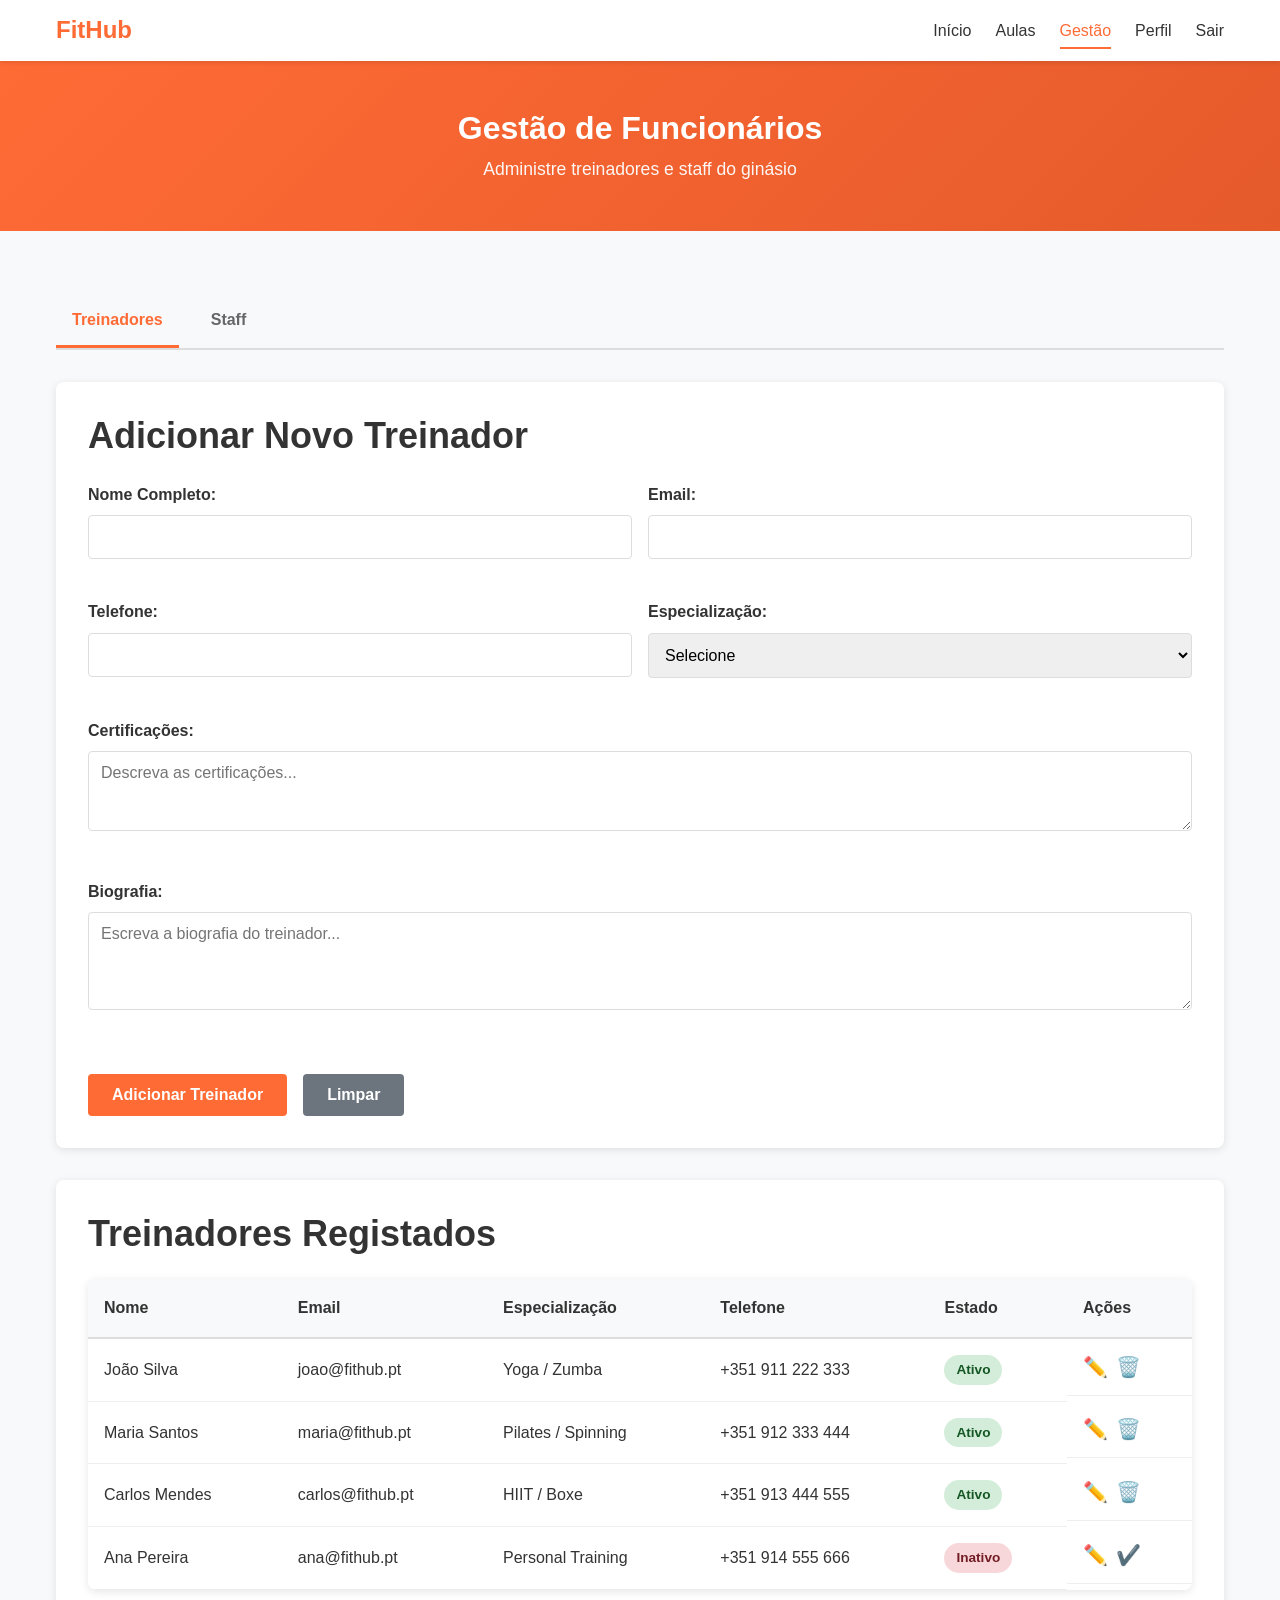
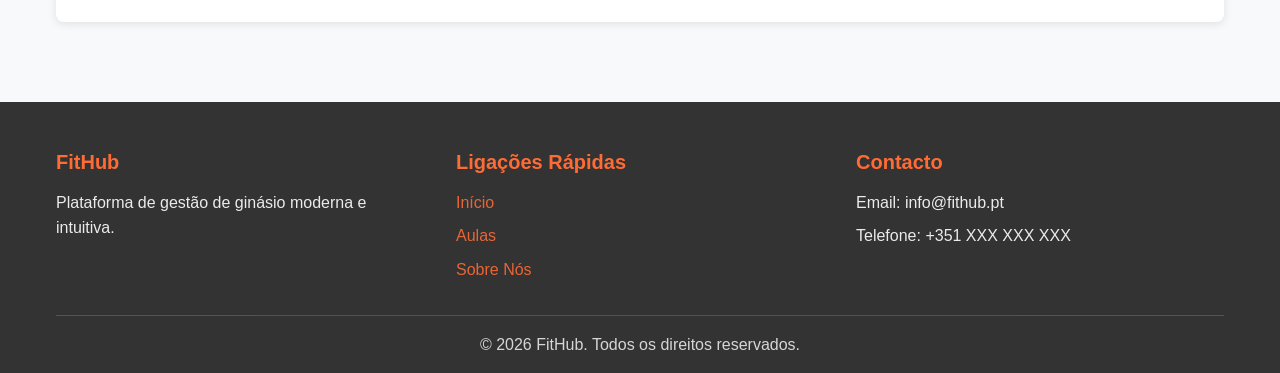
==== admin-staff.html @ 416dcbc2 "First Demo of the project" ====
<!DOCTYPE html>
<html lang="pt">
<head>
    <meta charset="UTF-8">
    <meta name="viewport" content="width=device-width, initial-scale=1.0">
    <title>Gestão de Funcionários - FitHub</title>
    <link rel="stylesheet" href="css/style.css">
</head>
<body>
    <!-- Navigation Header -->
    <header class="header">
        <nav class="navbar">
            <div class="navbar-container">
                <div class="navbar-logo">
                    <a href="index.html">
                        <h1>FitHub</h1>
                    </a>
                </div>
                <ul class="navbar-menu">
                    <li><a href="index.html" class="nav-link">Início</a></li>
                    <li><a href="schedules.html" class="nav-link">Aulas</a></li>
                    <li><a href="admin-staff.html" class="nav-link active">Gestão</a></li>
                    <li><a href="#" class="nav-link">Perfil</a></li>
                    <li><a href="#" class="nav-link">Sair</a></li>
                </ul>
            </div>
        </nav>
    </header>

    <!-- Main Content -->
    <main>
        <!-- Page Title -->
        <section class="page-header">
            <div class="container">
                <h1>Gestão de Funcionários</h1>
                <p>Administre treinadores e staff do ginásio</p>
            </div>
        </section>

        <!-- Admin Panel -->
        <section class="admin-panel">
            <div class="container">
                <!-- Tabs Navigation -->
                <div class="admin-tabs">
                    <button class="tab-button active" data-tab="trainers">Treinadores</button>
                    <button class="tab-button" data-tab="staff">Staff</button>
                </div>

                <!-- Trainers Tab -->
                <div id="trainers" class="tab-content active">
                    <!-- Add New Trainer Form -->
                    <section class="form-section">
                        <h2>Adicionar Novo Treinador</h2>
                        <form class="staff-form">
                            <div class="form-row">
                                <div class="form-group">
                                    <label for="trainer-name">Nome Completo:</label>
                                    <input type="text" id="trainer-name" name="trainer-name" required>
                                </div>
                                <div class="form-group">
                                    <label for="trainer-email">Email:</label>
                                    <input type="email" id="trainer-email" name="trainer-email" required>
                                </div>
                            </div>

                            <div class="form-row">
                                <div class="form-group">
                                    <label for="trainer-phone">Telefone:</label>
                                    <input type="tel" id="trainer-phone" name="trainer-phone">
                                </div>
                                <div class="form-group">
                                    <label for="trainer-specialization">Especialização:</label>
                                    <select id="trainer-specialization" name="trainer-specialization" required>
                                        <option value="">Selecione</option>
                                        <option value="yoga">Yoga</option>
                                        <option value="spinning">Spinning</option>
                                        <option value="hiit">HIIT</option>
                                        <option value="pilates">Pilates</option>
                                        <option value="boxing">Boxe</option>
                                        <option value="personal">Personal Training</option>
                                    </select>
                                </div>
                            </div>

                            <div class="form-group">
                                <label for="trainer-certifications">Certificações:</label>
                                <textarea id="trainer-certifications" name="trainer-certifications" rows="3" placeholder="Descreva as certificações..."></textarea>
                            </div>

                            <div class="form-group">
                                <label for="trainer-bio">Biografia:</label>
                                <textarea id="trainer-bio" name="trainer-bio" rows="4" placeholder="Escreva a biografia do treinador..."></textarea>
                            </div>

                            <div class="form-actions">
                                <button type="submit" class="btn btn-primary">Adicionar Treinador</button>
                                <button type="reset" class="btn btn-secondary">Limpar</button>
                            </div>
                        </form>
                    </section>

                    <!-- Trainers List -->
                    <section class="list-section">
                        <h2>Treinadores Registados</h2>
                        <div class="staff-table-wrapper">
                            <table class="staff-table">
                                <thead>
                                    <tr>
                                        <th>Nome</th>
                                        <th>Email</th>
                                        <th>Especialização</th>
                                        <th>Telefone</th>
                                        <th>Estado</th>
                                        <th>Ações</th>
                                    </tr>
                                </thead>
                                <tbody>
                                    <tr>
                                        <td>João Silva</td>
                                        <td>joao@fithub.pt</td>
                                        <td>Yoga / Zumba</td>
                                        <td>+351 911 222 333</td>
                                        <td><span class="status active">Ativo</span></td>
                                        <td class="actions">
                                            <button class="btn-icon btn-edit" title="Editar">✏️</button>
                                            <button class="btn-icon btn-delete" title="Desativar">🗑️</button>
                                        </td>
                                    </tr>
                                    <tr>
                                        <td>Maria Santos</td>
                                        <td>maria@fithub.pt</td>
                                        <td>Pilates / Spinning</td>
                                        <td>+351 912 333 444</td>
                                        <td><span class="status active">Ativo</span></td>
                                        <td class="actions">
                                            <button class="btn-icon btn-edit" title="Editar">✏️</button>
                                            <button class="btn-icon btn-delete" title="Desativar">🗑️</button>
                                        </td>
                                    </tr>
                                    <tr>
                                        <td>Carlos Mendes</td>
                                        <td>carlos@fithub.pt</td>
                                        <td>HIIT / Boxe</td>
                                        <td>+351 913 444 555</td>
                                        <td><span class="status active">Ativo</span></td>
                                        <td class="actions">
                                            <button class="btn-icon btn-edit" title="Editar">✏️</button>
                                            <button class="btn-icon btn-delete" title="Desativar">🗑️</button>
                                        </td>
                                    </tr>
                                    <tr>
                                        <td>Ana Pereira</td>
                                        <td>ana@fithub.pt</td>
                                        <td>Personal Training</td>
                                        <td>+351 914 555 666</td>
                                        <td><span class="status inactive">Inativo</span></td>
                                        <td class="actions">
                                            <button class="btn-icon btn-edit" title="Editar">✏️</button>
                                            <button class="btn-icon btn-delete" title="Ativar">✔️</button>
                                        </td>
                                    </tr>
                                </tbody>
                            </table>
                        </div>
                    </section>
                </div>

                <!-- Staff Tab -->
                <div id="staff" class="tab-content">
                    <!-- Add New Staff Member Form -->
                    <section class="form-section">
                        <h2>Adicionar Novo Membro do Staff</h2>
                        <form class="staff-form">
                            <div class="form-row">
                                <div class="form-group">
                                    <label for="staff-name">Nome Completo:</label>
                                    <input type="text" id="staff-name" name="staff-name" required>
                                </div>
                                <div class="form-group">
                                    <label for="staff-email">Email:</label>
                                    <input type="email" id="staff-email" name="staff-email" required>
                                </div>
                            </div>

                            <div class="form-row">
                                <div class="form-group">
                                    <label for="staff-phone">Telefone:</label>
                                    <input type="tel" id="staff-phone" name="staff-phone">
                                </div>
                                <div class="form-group">
                                    <label for="staff-position">Posição:</label>
                                    <select id="staff-position" name="staff-position" required>
                                        <option value="">Selecione</option>
                                        <option value="receptionist">Recepcionista</option>
                                        <option value="cleaner">Limpeza</option>
                                        <option value="maintenance">Manutenção</option>
                                        <option value="manager">Gerente</option>
                                    </select>
                                </div>
                            </div>

                            <div class="form-group">
                                <label for="staff-department">Departamento:</label>
                                <input type="text" id="staff-department" name="staff-department" placeholder="Ex: Receção, Limpeza, etc">
                            </div>

                            <div class="form-actions">
                                <button type="submit" class="btn btn-primary">Adicionar Staff</button>
                                <button type="reset" class="btn btn-secondary">Limpar</button>
                            </div>
                        </form>
                    </section>

                    <!-- Staff List -->
                    <section class="list-section">
                        <h2>Staff Registado</h2>
                        <div class="staff-table-wrapper">
                            <table class="staff-table">
                                <thead>
                                    <tr>
                                        <th>Nome</th>
                                        <th>Email</th>
                                        <th>Posição</th>
                                        <th>Departamento</th>
                                        <th>Estado</th>
                                        <th>Ações</th>
                                    </tr>
                                </thead>
                                <tbody>
                                    <tr>
                                        <td>Rita Oliveira</td>
                                        <td>rita@fithub.pt</td>
                                        <td>Recepcionista</td>
                                        <td>Receção</td>
                                        <td><span class="status active">Ativo</span></td>
                                        <td class="actions">
                                            <button class="btn-icon btn-edit" title="Editar">✏️</button>
                                            <button class="btn-icon btn-delete" title="Desativar">🗑️</button>
                                        </td>
                                    </tr>
                                    <tr>
                                        <td>Paulo Costa</td>
                                        <td>paulo@fithub.pt</td>
                                        <td>Manutenção</td>
                                        <td>Técnico</td>
                                        <td><span class="status active">Ativo</span></td>
                                        <td class="actions">
                                            <button class="btn-icon btn-edit" title="Editar">✏️</button>
                                            <button class="btn-icon btn-delete" title="Desativar">🗑️</button>
                                        </td>
                                    </tr>
                                    <tr>
                                        <td>Teresa Sousa</td>
                                        <td>teresa@fithub.pt</td>
                                        <td>Limpeza</td>
                                        <td>Operacional</td>
                                        <td><span class="status active">Ativo</span></td>
                                        <td class="actions">
                                            <button class="btn-icon btn-edit" title="Editar">✏️</button>
                                            <button class="btn-icon btn-delete" title="Desativar">🗑️</button>
                                        </td>
                                    </tr>
                                </tbody>
                            </table>
                        </div>
                    </section>
                </div>
            </div>
        </section>
    </main>

    <!-- Footer -->
    <footer class="footer">
        <div class="container">
            <div class="footer-content">
                <div class="footer-section">
                    <h4>FitHub</h4>
                    <p>Plataforma de gestão de ginásio moderna e intuitiva.</p>
                </div>
                <div class="footer-section">
                    <h4>Ligações Rápidas</h4>
                    <ul>
                        <li><a href="index.html">Início</a></li>
                        <li><a href="schedules.html">Aulas</a></li>
                        <li><a href="#">Sobre Nós</a></li>
                    </ul>
                </div>
                <div class="footer-section">
                    <h4>Contacto</h4>
                    <p>Email: info@fithub.pt</p>
                    <p>Telefone: +351 XXX XXX XXX</p>
                </div>
            </div>
            <div class="footer-bottom">
                <p>&copy; 2026 FitHub. Todos os direitos reservados.</p>
            </div>
        </div>
    </footer>

    <script src="js/admin-staff.js"></script>
</body>
</html>
---- css/style.css ----
/* ================================================================
   FITHUB - GESTÃO DE GINÁSIO
   Mobile-First Responsive Design
   ================================================================ */

/* ================================================================
   1. RESET & BASE RULES
   ================================================================ */

* {
    margin: 0;
    padding: 0;
    box-sizing: border-box;
}

html {
    scroll-behavior: smooth;
}

body {
    font-family: 'Segoe UI', Tahoma, Geneva, Verdana, sans-serif;
    color: #333;
    background-color: #f8f9fa;
    line-height: 1.6;
}

/* Headings */
h1, h2, h3, h4, h5, h6 {
    font-weight: 600;
    margin-bottom: 0.5rem;
    line-height: 1.2;
}

h1 { font-size: 2.5rem; }
h2 { font-size: 2rem; }
h3 { font-size: 1.5rem; }
h4 { font-size: 1.25rem; }

/* Links */
a {
    color: #FF6B35;
    text-decoration: none;
    transition: color 0.3s ease;
}

a:hover {
    color: #E55A2B;
}

/* Lists */
ul, ol {
    list-style: none;
}

/* Images */
img {
    max-width: 100%;
    height: auto;
    display: block;
}

/* Forms */
input, select, textarea {
    font-family: inherit;
    font-size: 1rem;
    padding: 0.75rem;
    border: 1px solid #ddd;
    border-radius: 4px;
    transition: border-color 0.3s ease;
}

input:focus, select:focus, textarea:focus {
    outline: none;
    border-color: #FF6B35;
    box-shadow: 0 0 0 3px rgba(255, 107, 53, 0.1);
}

textarea {
    resize: vertical;
}

/* ================================================================
   2. LAYOUT & CONTAINER
   ================================================================ */

.container {
    width: 100%;
    max-width: 1200px;
    margin: 0 auto;
    padding: 0 1rem;
}

/* ================================================================
   3. HEADER & NAVIGATION
   ================================================================ */

.header {
    background: #fff;
    box-shadow: 0 2px 4px rgba(0, 0, 0, 0.1);
    position: sticky;
    top: 0;
    z-index: 100;
}

.navbar {
    padding: 1rem 0;
}

.navbar-container {
    display: flex;
    justify-content: space-between;
    align-items: center;
    max-width: 1200px;
    margin: 0 auto;
    padding: 0 1rem;
}

.navbar-logo h1 {
    color: #FF6B35;
    font-size: 1.5rem;
    margin: 0;
}

.navbar-logo a {
    color: #FF6B35;
}

.navbar-menu {
    display: flex;
    gap: 2rem;
    flex-wrap: wrap;
    align-items: center;
}

.nav-link {
    color: #333;
    font-weight: 500;
    padding: 0.5rem 0;
    border-bottom: 2px solid transparent;
    transition: all 0.3s ease;
}

.nav-link:hover,
.nav-link.active {
    color: #FF6B35;
    border-bottom-color: #FF6B35;
}

/* Mobile Navigation */
@media (max-width: 768px) {
    .navbar-menu {
        gap: 1rem;
        font-size: 0.9rem;
    }

    .navbar-logo h1 {
        font-size: 1.25rem;
    }
}

/* ================================================================
   4. BUTTON STYLES
   ================================================================ */

.btn {
    display: inline-block;
    padding: 0.75rem 1.5rem;
    border: none;
    border-radius: 4px;
    font-weight: 600;
    cursor: pointer;
    text-align: center;
    transition: all 0.3s ease;
    font-size: 1rem;
}

.btn-primary {
    background-color: #FF6B35;
    color: white;
}

.btn-primary:hover:not(:disabled) {
    background-color: #E55A2B;
    transform: translateY(-2px);
    box-shadow: 0 4px 12px rgba(255, 107, 53, 0.3);
}

.btn-secondary {
    background-color: #6C757D;
    color: white;
}

.btn-secondary:hover:not(:disabled) {
    background-color: #5A6268;
    transform: translateY(-2px);
}

.btn-small {
    padding: 0.5rem 1rem;
    font-size: 0.9rem;
}

.btn-signup {
    background-color: #FF6B35;
    color: white;
    padding: 1rem 2rem;
    font-size: 1.1rem;
    font-weight: 700;
    box-shadow: 0 6px 20px rgba(255, 107, 53, 0.4);
    letter-spacing: 0.5px;
}

.btn-signup:hover:not(:disabled) {
    background-color: #E55A2B;
    transform: translateY(-4px);
    box-shadow: 0 10px 30px rgba(255, 107, 53, 0.5);
}

.btn:disabled {
    opacity: 0.6;
    cursor: not-allowed;
}

/* ================================================================
   5. REUSABLE COMPONENTS
   ================================================================ */

/* Cards */
.card {
    background: white;
    border-radius: 8px;
    padding: 1.5rem;
    box-shadow: 0 2px 8px rgba(0, 0, 0, 0.1);
    transition: all 0.3s ease;
}

.card:hover {
    box-shadow: 0 4px 16px rgba(0, 0, 0, 0.15);
    transform: translateY(-4px);
}

/* Forms */
.form-group {
    margin-bottom: 1rem;
}

.form-group label {
    display: block;
    margin-bottom: 0.5rem;
    font-weight: 600;
    color: #333;
}

.form-group input,
.form-group select,
.form-group textarea {
    width: 100%;
}

.form-row {
    display: grid;
    grid-template-columns: 1fr;
    gap: 1rem;
}

/* Badges/Status */
.status {
    display: inline-block;
    padding: 0.25rem 0.75rem;
    border-radius: 20px;
    font-size: 0.85rem;
    font-weight: 600;
}

.status.active {
    background-color: #d4edda;
    color: #155724;
}

.status.inactive {
    background-color: #f8d7da;
    color: #721c24;
}

.available {
    color: #28a745;
    font-weight: 600;
}

.full {
    color: #dc3545;
    font-weight: 600;
}

/* ================================================================
   6. HERO SECTION - LARGE IMAGE STYLE
   ================================================================ */

.hero-large {
    margin-bottom: 0;
    padding: 0;
    overflow: hidden;
}

.hero-image-wrapper {
    position: relative;
    width: 100%;
    height: 500px;
    display: flex;
    align-items: center;
    justify-content: center;
}

.hero-image-wrapper img {
    width: 100%;
    height: 100%;
    object-fit: cover;
}

.hero-overlay {
    position: absolute;
    top: 0;
    left: 0;
    right: 0;
    bottom: 0;
    background: linear-gradient(135deg, rgba(0, 0, 0, 0.5), rgba(255, 107, 53, 0.3));
    display: flex;
    align-items: center;
    justify-content: center;
    text-align: center;
}

.hero-text h1 {
    color: white;
    font-size: 3rem;
    margin-bottom: 1rem;
    font-weight: 700;
    text-shadow: 2px 2px 8px rgba(0, 0, 0, 0.3);
}

.hero-subtitle {
    color: white;
    font-size: 1.25rem;
    opacity: 0.95;
    text-shadow: 1px 1px 4px rgba(0, 0, 0, 0.3);
}

/* ================================================================
   7. ABOUT SECTION
   ================================================================ */

.about-section {
    padding: 4rem 0;
    background: white;
}

.about-content {
    display: grid;
    grid-template-columns: 1fr;
    gap: 3rem;
}

.about-text {
    display: flex;
    flex-direction: column;
}

.about-text h2 {
    margin-bottom: 1.5rem;
    color: #333;
    font-size: 2rem;
}

.about-text p {
    margin-bottom: 1rem;
    color: #555;
    font-size: 1rem;
    line-height: 1.8;
}

.about-text p:last-of-type {
    margin-bottom: 2rem;
}

.btn-large {
    padding: 1rem 2rem;
    font-size: 1.1rem;
    width: fit-content;
}

.about-stats {
    display: grid;
    grid-template-columns: repeat(2, 1fr);
    gap: 1.5rem;
}

.stat-box {
    background: linear-gradient(135deg, #FF6B35 0%, #E55A2B 100%);
    color: white;
    padding: 1.5rem 1rem;
    border-radius: 8px;
    text-align: center;
    box-shadow: 0 4px 12px rgba(255, 107, 53, 0.2);
    display: flex;
    flex-direction: column;
    justify-content: center;
    align-items: center;
    min-height: 140px;
}

.stat-box h3 {
    font-size: 2.5rem;
    margin: 0 0 0.25rem 0;
}

.stat-box p {
    font-size: 0.95rem;
    opacity: 0.95;
    margin: 0;
}

/* ================================================================
   8. QUICK ACCESS SECTION
   ================================================================ */

.quick-access {
    padding: 4rem 0;
    background: #f8f9fa;
}

.quick-access-header {
    display: flex;
    justify-content: space-between;
    align-items: center;
    margin-bottom: 3rem;
    flex-wrap: wrap;
    gap: 2rem;
}

.quick-access-header h2 {
    font-size: 2rem;
    margin: 0;
}

.quick-access h2 {
    text-align: center;
    margin-bottom: 3rem;
    font-size: 2rem;
}

.quick-grid {
    display: grid;
    grid-template-columns: 1fr;
    gap: 2rem;
}

.quick-card {
    background: white;
    padding: 2rem;
    border-radius: 8px;
    text-align: center;
    box-shadow: 0 2px 8px rgba(0, 0, 0, 0.1);
    transition: all 0.3s ease;
    text-decoration: none;
    border: 2px solid transparent;
}

.quick-card:hover {
    transform: translateY(-4px);
    box-shadow: 0 8px 20px rgba(0, 0, 0, 0.15);
    border-color: #FF6B35;
}

.quick-icon {
    font-size: 2.5rem;
    margin-bottom: 1rem;
    display: block;
}

.quick-card h3 {
    color: #333;
    margin-bottom: 0.75rem;
}

.quick-card p {
    color: #666;
    font-size: 0.95rem;
}

/* ================================================================
   9. OPENING HOURS SECTION
   ================================================================ */

.opening-hours {
    padding: 4rem 0;
    background: white;
}

.hours-content {
    max-width: 900px;
    margin: 0 auto;
}

.hours-header {
    text-align: center;
    margin-bottom: 3rem;
}

.hours-header h2 {
    font-size: 2rem;
    margin-bottom: 0.5rem;
}

.hours-header p {
    font-size: 1.1rem;
    color: #666;
}

.hours-grid {
    display: grid;
    grid-template-columns: 1fr;
    gap: 1.5rem;
    margin-bottom: 2rem;
}

.hours-card {
    background: white;
    border: 2px solid #f0f0f0;
    border-left: 4px solid #FF6B35;
    padding: 1.5rem;
    border-radius: 8px;
    transition: all 0.3s ease;
}

.hours-card:hover {
    box-shadow: 0 4px 12px rgba(0, 0, 0, 0.1);
    border-left-color: #E55A2B;
    transform: translateX(4px);
}

.hours-card.holiday {
    border-left-color: #6C757D;
    background: #f8f9fa;
}

.hours-card h3 {
    font-size: 1.25rem;
    margin-bottom: 0.5rem;
    color: #333;
}

.hours-card .time {
    font-size: 1.5rem;
    font-weight: 700;
    color: #FF6B35;
    margin: 0.5rem 0;
}

.hours-card .description {
    font-size: 0.95rem;
    color: #666;
    margin: 0;
}

.contact-info {
    background: linear-gradient(135deg, #FF6B35 0%, #E55A2B 100%);
    color: white;
    padding: 1.5rem;
    border-radius: 8px;
    text-align: center;
}

.contact-info p {
    margin: 0.5rem 0;
    font-size: 1rem;
}

.contact-info strong {
    font-weight: 600;
}

.page-header {
    background: linear-gradient(135deg, #FF6B35 0%, #E55A2B 100%);
    color: white;
    padding: 3rem 1rem;
    text-align: center;
    margin-bottom: 2rem;
}

.page-header h1 {
    font-size: 2rem;
    margin-bottom: 0.5rem;
}

.page-header p {
    font-size: 1.1rem;
    opacity: 0.95;
}

/* ================================================================
   10. FEATURED SECTION (DEPRECATED - kept for reference)
   ================================================================ */

.featured {
    padding: 3rem 0;
    margin-bottom: 3rem;
}

.featured > .container > h2 {
    margin-bottom: 2rem;
    text-align: center;
}

.featured-grid {
    display: grid;
    grid-template-columns: 1fr;
    gap: 2rem;
}

.featured-card {
    background: white;
    border-radius: 8px;
    overflow: hidden;
    box-shadow: 0 2px 8px rgba(0, 0, 0, 0.1);
    transition: all 0.3s ease;
}

.featured-card:hover {
    box-shadow: 0 4px 16px rgba(0, 0, 0, 0.15);
    transform: translateY(-4px);
}

.featured-card img {
    width: 100%;
    height: 250px;
    object-fit: cover;
}

.card-content {
    padding: 1.5rem;
}

.card-content h3 {
    font-size: 1.25rem;
    margin-bottom: 0.75rem;
}

.card-content p {
    margin-bottom: 1rem;
    color: #666;
}

.link {
    color: #FF6B35;
    font-weight: 600;
    display: inline-block;
    transition: all 0.3s ease;
}

.link:hover {
    color: #E55A2B;
    transform: translateX(4px);
}

/* ================================================================
   9. STATS SECTION
   ================================================================ */

.stats {
    background: white;
    padding: 3rem 0;
    margin-bottom: 3rem;
}

.stats-grid {
    display: grid;
    grid-template-columns: repeat(2, 1fr);
    gap: 2rem;
    text-align: center;
}

.stat-item h3 {
    font-size: 2rem;
    color: #FF6B35;
    margin-bottom: 0.5rem;
}

.stat-item p {
    color: #666;
    font-size: 1rem;
}

/* ================================================================
   10. CALL TO ACTION
   ================================================================ */

.cta {
    background: linear-gradient(135deg, #333 0%, #1a1a1a 100%);
    color: white;
    padding: 3rem 1rem;
    text-align: center;
    margin-bottom: 3rem;
    border-radius: 8px;
}

.cta h2 {
    margin-bottom: 1rem;
    font-size: 1.75rem;
}

.cta p {
    font-size: 1.1rem;
    margin-bottom: 2rem;
    opacity: 0.9;
}

/* ================================================================
   11. FILTERS SECTION
   ================================================================ */

.filters-section {
    background: white;
    padding: 2rem 0;
    margin-bottom: 2rem;
}

.filters-section h2 {
    margin-bottom: 1.5rem;
}

.filters-form {
    display: grid;
    grid-template-columns: 1fr;
    gap: 1rem;
}

.filter-group {
    display: flex;
    flex-direction: column;
}

.filter-group label {
    font-weight: 600;
    margin-bottom: 0.5rem;
    color: #333;
}

.filter-group select {
    padding: 0.75rem;
    border: 1px solid #ddd;
    border-radius: 4px;
    background-color: white;
}

/* ================================================================
   12. SCHEDULE/CLASS SECTION
   ================================================================ */

.schedule-section {
    padding: 2rem 0;
}

.schedule-section h2 {
    margin-bottom: 2rem;
    text-align: center;
}

.schedule-grid {
    display: grid;
    grid-template-columns: 1fr;
    gap: 1.5rem;
}

.class-card {
    background: white;
    border-radius: 8px;
    padding: 1.5rem;
    border-left: 4px solid #FF6B35;
    box-shadow: 0 2px 8px rgba(0, 0, 0, 0.1);
    transition: all 0.3s ease;
}

.class-card:hover {
    box-shadow: 0 4px 12px rgba(0, 0, 0, 0.15);
}

.class-header {
    display: flex;
    justify-content: space-between;
    align-items: center;
    margin-bottom: 1rem;
    gap: 1rem;
}

.class-header h3 {
    margin: 0;
    flex: 1;
}

.class-type {
    background-color: #FF6B35;
    color: white;
    padding: 0.25rem 0.75rem;
    border-radius: 20px;
    font-size: 0.85rem;
    font-weight: 600;
    white-space: nowrap;
}

.class-info {
    background-color: #f8f9fa;
    padding: 1rem;
    border-radius: 4px;
    margin-bottom: 1rem;
}

.class-info p {
    margin: 0.5rem 0;
    font-size: 0.95rem;
}

.class-info strong {
    color: #333;
}

.class-description {
    color: #666;
    margin-bottom: 1rem;
    font-size: 0.95rem;
}

.class-actions {
    display: flex;
    gap: 1rem;
    flex-wrap: wrap;
}

/* ================================================================
   13. ADMIN PANEL
   ================================================================ */

.admin-panel {
    padding: 2rem 0;
}

.admin-tabs {
    display: flex;
    gap: 0;
    margin-bottom: 2rem;
    border-bottom: 2px solid #ddd;
}

.tab-button {
    background: none;
    border: none;
    padding: 1rem;
    cursor: pointer;
    font-size: 1rem;
    font-weight: 600;
    color: #666;
    border-bottom: 3px solid transparent;
    transition: all 0.3s ease;
}

.tab-button:hover {
    color: #FF6B35;
}

.tab-button.active {
    color: #FF6B35;
    border-bottom-color: #FF6B35;
}

.tab-content {
    display: none;
}

.tab-content.active {
    display: block;
}

/* ================================================================
   14. FORM SECTION
   ================================================================ */

.form-section {
    background: white;
    padding: 2rem;
    border-radius: 8px;
    margin-bottom: 2rem;
    box-shadow: 0 2px 8px rgba(0, 0, 0, 0.1);
}

.form-section h2 {
    margin-bottom: 1.5rem;
}

.staff-form {
    display: grid;
    gap: 1.5rem;
}

.form-row {
    display: grid;
    grid-template-columns: 1fr;
    gap: 1rem;
}

.form-actions {
    display: flex;
    gap: 1rem;
    justify-content: flex-start;
    margin-top: 1rem;
}

/* ================================================================
   15. TABLE STYLES
   ================================================================ */

.staff-table-wrapper {
    overflow-x: auto;
    background: white;
    border-radius: 8px;
    box-shadow: 0 2px 8px rgba(0, 0, 0, 0.1);
}

.staff-table {
    width: 100%;
    border-collapse: collapse;
}

.staff-table thead {
    background-color: #f8f9fa;
    border-bottom: 2px solid #ddd;
}

.staff-table th {
    padding: 1rem;
    text-align: left;
    font-weight: 600;
    color: #333;
}

.staff-table td {
    padding: 1rem;
    border-bottom: 1px solid #eee;
}

.staff-table tbody tr {
    transition: background-color 0.3s ease;
}

.staff-table tbody tr:hover {
    background-color: #f8f9fa;
}

.staff-table .actions {
    display: flex;
    gap: 0.5rem;
}

.btn-icon {
    background: none;
    border: none;
    cursor: pointer;
    font-size: 1.25rem;
    padding: 0;
    transition: transform 0.3s ease;
}

.btn-icon:hover {
    transform: scale(1.2);
}

.btn-edit {
    color: #FF6B35;
}

.btn-delete {
    color: #dc3545;
}

/* ================================================================
   16. LIST SECTION
   ================================================================ */

.list-section {
    background: white;
    padding: 2rem;
    border-radius: 8px;
    box-shadow: 0 2px 8px rgba(0, 0, 0, 0.1);
}

.list-section h2 {
    margin-bottom: 1.5rem;
}

/* ================================================================
   17. FOOTER
   ================================================================ */

.footer {
    background: #333;
    color: white;
    padding: 3rem 0 1rem;
    margin-top: 3rem;
}

.footer-content {
    display: grid;
    grid-template-columns: 1fr;
    gap: 2rem;
    margin-bottom: 2rem;
}

.footer-section h4 {
    color: #FF6B35;
    margin-bottom: 1rem;
}

.footer-section p {
    margin: 0.5rem 0;
    opacity: 0.9;
}

.footer-section ul {
    display: flex;
    flex-direction: column;
    gap: 0.5rem;
}

.footer-section a {
    opacity: 0.9;
    transition: opacity 0.3s ease;
}

.footer-section a:hover {
    opacity: 1;
}

.footer-bottom {
    text-align: center;
    border-top: 1px solid rgba(255, 255, 255, 0.2);
    padding-top: 1rem;
    opacity: 0.8;
}

/* ================================================================
   18. RESPONSIVE DESIGN - TABLET (768px)
   ================================================================ */

@media (min-width: 768px) {
    h1 { font-size: 3rem; }
    h2 { font-size: 2.25rem; }
    h3 { font-size: 1.75rem; }

    .hero-image-wrapper {
        height: 600px;
    }

    .hero-text h1 {
        font-size: 4rem;
    }

    .hero-subtitle {
        font-size: 1.5rem;
    }

    .about-content {
        grid-template-columns: 1fr 1fr;
    }

    .about-stats {
        grid-template-columns: repeat(4, 1fr);
        gap: 1rem;
    }

    .quick-grid {
        grid-template-columns: repeat(3, 1fr);
    }

    .hours-grid {
        grid-template-columns: repeat(2, 1fr);
    }

    .featured-grid {
        grid-template-columns: repeat(2, 1fr);
    }

    .stats-grid {
        grid-template-columns: repeat(4, 1fr);
    }

    .filters-form {
        grid-template-columns: repeat(2, 1fr);
    }

    .schedule-grid {
        grid-template-columns: repeat(2, 1fr);
    }

    .form-row {
        grid-template-columns: 1fr 1fr;
    }

    .footer-content {
        grid-template-columns: repeat(3, 1fr);
    }

    .navbar-menu {
        gap: 1.5rem;
    }
}

/* ================================================================
   19. RESPONSIVE DESIGN - DESKTOP (1024px)
   ================================================================ */

@media (min-width: 1024px) {
    .hero-image-wrapper {
        height: 700px;
    }

    .about-stats {
        grid-template-columns: repeat(4, 1fr);
    }

    .hours-grid {
        grid-template-columns: repeat(4, 1fr);
    }

    .featured-grid {
        grid-template-columns: repeat(3, 1fr);
    }

    .schedule-grid {
        grid-template-columns: repeat(3, 1fr);
    }

    .filters-form {
        grid-template-columns: repeat(4, 1fr);
        align-items: flex-end;
    }

    .filters-form button {
        grid-column: auto;
    }

    .form-row {
        grid-template-columns: repeat(2, 1fr);
    }

    .admin-tabs {
        gap: 1rem;
    }
}

/* ================================================================
   20. RESPONSIVE DESIGN - LARGE DESKTOP (1440px+)
   ================================================================ */

@media (min-width: 1440px) {
    .container {
        max-width: 1320px;
    }

    .hero-content h2 {
        font-size: 3rem;
    }
}

/* ================================================================
   21. ACCESSIBILITY & PRINT
   ================================================================ */

@media (prefers-reduced-motion: reduce) {
    * {
        animation: none !important;
        transition: none !important;
    }
}

@media print {
    .header, .footer, .filters-section, .cta {
        display: none;
    }

    body {
        background: white;
    }

    .staff-table-wrapper {
        box-shadow: none;
        border: 1px solid #ddd;
    }
}
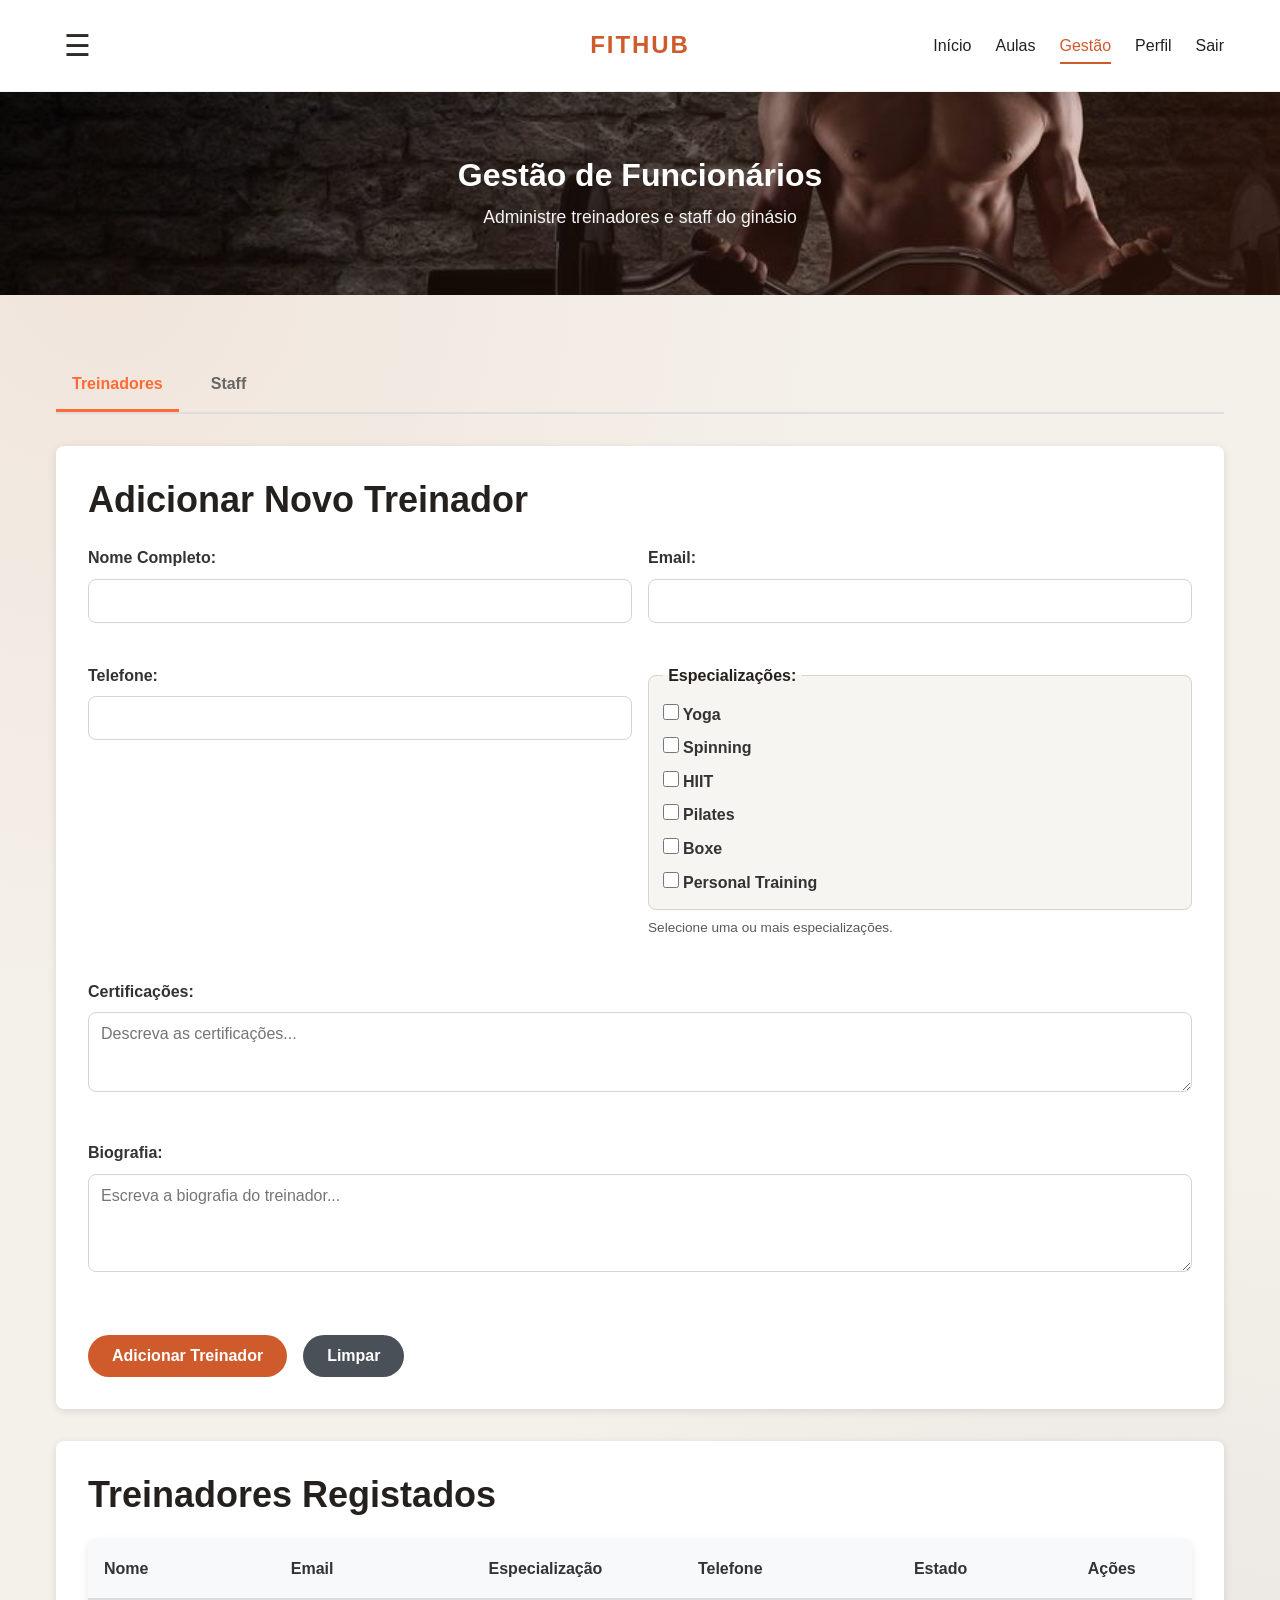
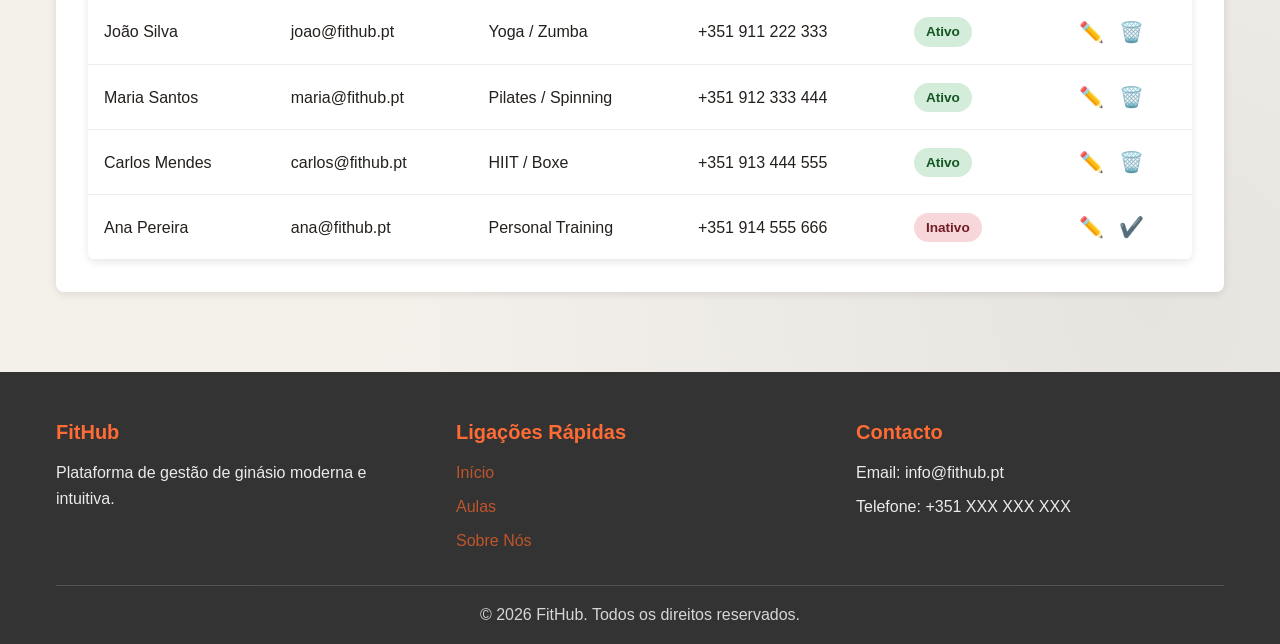
==== commit 8d0914d0: "Change interface, add banners" ====
--- a/admin-staff.html
+++ b/admin-staff.html
@@ -9,11 +9,12 @@
 <body>
     <!-- Navigation Header -->
     <header class="header">
-        <nav class="navbar">
+        <nav class="navbar" aria-label="Navegação principal">
             <div class="navbar-container">
+                <button type="button" class="menu-toggle" aria-label="Abrir menu" title="Menu">☰</button>
                 <div class="navbar-logo">
                     <a href="index.html">
-                        <h1>FitHub</h1>
+                        <span class="site-brand">FitHub</span>
                     </a>
                 </div>
                 <ul class="navbar-menu">
@@ -30,7 +31,7 @@
     <!-- Main Content -->
     <main>
         <!-- Page Title -->
-        <section class="page-header">
+        <section class="page-header page-header--admin">
             <div class="container">
                 <h1>Gestão de Funcionários</h1>
                 <p>Administre treinadores e staff do ginásio</p>
@@ -41,13 +42,13 @@
         <section class="admin-panel">
             <div class="container">
                 <!-- Tabs Navigation -->
-                <div class="admin-tabs">
-                    <button class="tab-button active" data-tab="trainers">Treinadores</button>
-                    <button class="tab-button" data-tab="staff">Staff</button>
+                <div class="admin-tabs" role="tablist" aria-label="Categorias de gestão de equipa">
+                    <button type="button" class="tab-button active" data-tab="trainers" role="tab" id="tab-trainers" aria-controls="trainers" aria-selected="true">Treinadores</button>
+                    <button type="button" class="tab-button" data-tab="staff" role="tab" id="tab-staff" aria-controls="staff" aria-selected="false">Staff</button>
                 </div>
 
                 <!-- Trainers Tab -->
-                <div id="trainers" class="tab-content active">
+                <div id="trainers" class="tab-content active" role="tabpanel" aria-labelledby="tab-trainers">
                     <!-- Add New Trainer Form -->
                     <section class="form-section">
                         <h2>Adicionar Novo Treinador</h2>
@@ -69,16 +70,34 @@
                                     <input type="tel" id="trainer-phone" name="trainer-phone">
                                 </div>
                                 <div class="form-group">
-                                    <label for="trainer-specialization">Especialização:</label>
-                                    <select id="trainer-specialization" name="trainer-specialization" required>
-                                        <option value="">Selecione</option>
-                                        <option value="yoga">Yoga</option>
-                                        <option value="spinning">Spinning</option>
-                                        <option value="hiit">HIIT</option>
-                                        <option value="pilates">Pilates</option>
-                                        <option value="boxing">Boxe</option>
-                                        <option value="personal">Personal Training</option>
-                                    </select>
+                                    <fieldset class="checkbox-group">
+                                        <legend>Especializações:</legend>
+                                        <label class="checkbox-item" for="spec-yoga">
+                                            <input type="checkbox" id="spec-yoga" name="trainer-specialization[]" value="yoga">
+                                            <span>Yoga</span>
+                                        </label>
+                                        <label class="checkbox-item" for="spec-spinning">
+                                            <input type="checkbox" id="spec-spinning" name="trainer-specialization[]" value="spinning">
+                                            <span>Spinning</span>
+                                        </label>
+                                        <label class="checkbox-item" for="spec-hiit">
+                                            <input type="checkbox" id="spec-hiit" name="trainer-specialization[]" value="hiit">
+                                            <span>HIIT</span>
+                                        </label>
+                                        <label class="checkbox-item" for="spec-pilates">
+                                            <input type="checkbox" id="spec-pilates" name="trainer-specialization[]" value="pilates">
+                                            <span>Pilates</span>
+                                        </label>
+                                        <label class="checkbox-item" for="spec-boxing">
+                                            <input type="checkbox" id="spec-boxing" name="trainer-specialization[]" value="boxing">
+                                            <span>Boxe</span>
+                                        </label>
+                                        <label class="checkbox-item" for="spec-personal">
+                                            <input type="checkbox" id="spec-personal" name="trainer-specialization[]" value="personal">
+                                            <span>Personal Training</span>
+                                        </label>
+                                    </fieldset>
+                                    <small class="form-hint">Selecione uma ou mais especializações.</small>
                                 </div>
                             </div>
 
@@ -106,12 +125,12 @@
                             <table class="staff-table">
                                 <thead>
                                     <tr>
-                                        <th>Nome</th>
-                                        <th>Email</th>
-                                        <th>Especialização</th>
-                                        <th>Telefone</th>
-                                        <th>Estado</th>
-                                        <th>Ações</th>
+                                        <th scope="col">Nome</th>
+                                        <th scope="col">Email</th>
+                                        <th scope="col">Especialização</th>
+                                        <th scope="col">Telefone</th>
+                                        <th scope="col">Estado</th>
+                                        <th scope="col" class="actions-col">Ações</th>
                                     </tr>
                                 </thead>
                                 <tbody>
@@ -122,8 +141,8 @@
                                         <td>+351 911 222 333</td>
                                         <td><span class="status active">Ativo</span></td>
                                         <td class="actions">
-                                            <button class="btn-icon btn-edit" title="Editar">✏️</button>
-                                            <button class="btn-icon btn-delete" title="Desativar">🗑️</button>
+                                            <button type="button" class="btn-icon btn-edit" title="Editar" aria-label="Editar treinador João Silva">✏️</button>
+                                            <button type="button" class="btn-icon btn-delete" title="Desativar" aria-label="Desativar treinador João Silva">🗑️</button>
                                         </td>
                                     </tr>
                                     <tr>
@@ -133,8 +152,8 @@
                                         <td>+351 912 333 444</td>
                                         <td><span class="status active">Ativo</span></td>
                                         <td class="actions">
-                                            <button class="btn-icon btn-edit" title="Editar">✏️</button>
-                                            <button class="btn-icon btn-delete" title="Desativar">🗑️</button>
+                                            <button type="button" class="btn-icon btn-edit" title="Editar" aria-label="Editar treinador Maria Santos">✏️</button>
+                                            <button type="button" class="btn-icon btn-delete" title="Desativar" aria-label="Desativar treinador Maria Santos">🗑️</button>
                                         </td>
                                     </tr>
                                     <tr>
@@ -144,8 +163,8 @@
                                         <td>+351 913 444 555</td>
                                         <td><span class="status active">Ativo</span></td>
                                         <td class="actions">
-                                            <button class="btn-icon btn-edit" title="Editar">✏️</button>
-                                            <button class="btn-icon btn-delete" title="Desativar">🗑️</button>
+                                            <button type="button" class="btn-icon btn-edit" title="Editar" aria-label="Editar treinador Carlos Mendes">✏️</button>
+                                            <button type="button" class="btn-icon btn-delete" title="Desativar" aria-label="Desativar treinador Carlos Mendes">🗑️</button>
                                         </td>
                                     </tr>
                                     <tr>
@@ -155,8 +174,8 @@
                                         <td>+351 914 555 666</td>
                                         <td><span class="status inactive">Inativo</span></td>
                                         <td class="actions">
-                                            <button class="btn-icon btn-edit" title="Editar">✏️</button>
-                                            <button class="btn-icon btn-delete" title="Ativar">✔️</button>
+                                            <button type="button" class="btn-icon btn-edit" title="Editar" aria-label="Editar treinador Ana Pereira">✏️</button>
+                                            <button type="button" class="btn-icon btn-delete" title="Ativar" aria-label="Ativar treinador Ana Pereira">✔️</button>
                                         </td>
                                     </tr>
                                 </tbody>
@@ -166,7 +185,7 @@
                 </div>
 
                 <!-- Staff Tab -->
-                <div id="staff" class="tab-content">
+                <div id="staff" class="tab-content" role="tabpanel" aria-labelledby="tab-staff">
                     <!-- Add New Staff Member Form -->
                     <section class="form-section">
                         <h2>Adicionar Novo Membro do Staff</h2>
@@ -191,17 +210,23 @@
                                     <label for="staff-position">Posição:</label>
                                     <select id="staff-position" name="staff-position" required>
                                         <option value="">Selecione</option>
-                                        <option value="receptionist">Recepcionista</option>
-                                        <option value="cleaner">Limpeza</option>
-                                        <option value="maintenance">Manutenção</option>
-                                        <option value="manager">Gerente</option>
+                                        <option value="front-desk-agent">Front Desk Agent</option>
+                                        <option value="facilities-technician">Técnico de Manutenção</option>
+                                        <option value="hygiene-assistant">Assistente de Limpeza</option>
+                                        <option value="operations-coordinator">Coordenador Operacional</option>
                                     </select>
                                 </div>
                             </div>
 
                             <div class="form-group">
                                 <label for="staff-department">Departamento:</label>
-                                <input type="text" id="staff-department" name="staff-department" placeholder="Ex: Receção, Limpeza, etc">
+                                <select id="staff-department" name="staff-department" required>
+                                    <option value="">Selecione</option>
+                                    <option value="member-support">Atendimento ao Cliente</option>
+                                    <option value="operations">Operações</option>
+                                    <option value="facilities">Infraestruturas</option>
+                                    <option value="admin">Administração</option>
+                                </select>
                             </div>
 
                             <div class="form-actions">
@@ -218,46 +243,46 @@
                             <table class="staff-table">
                                 <thead>
                                     <tr>
-                                        <th>Nome</th>
-                                        <th>Email</th>
-                                        <th>Posição</th>
-                                        <th>Departamento</th>
-                                        <th>Estado</th>
-                                        <th>Ações</th>
+                                        <th scope="col">Nome</th>
+                                        <th scope="col">Email</th>
+                                        <th scope="col">Posição</th>
+                                        <th scope="col">Departamento</th>
+                                        <th scope="col">Estado</th>
+                                        <th scope="col" class="actions-col">Ações</th>
                                     </tr>
                                 </thead>
                                 <tbody>
                                     <tr>
                                         <td>Rita Oliveira</td>
                                         <td>rita@fithub.pt</td>
-                                        <td>Recepcionista</td>
-                                        <td>Receção</td>
-                                        <td><span class="status active">Ativo</span></td>
-                                        <td class="actions">
-                                            <button class="btn-icon btn-edit" title="Editar">✏️</button>
-                                            <button class="btn-icon btn-delete" title="Desativar">🗑️</button>
+                                        <td>Front Desk Agent</td>
+                                        <td>Atendimento ao Cliente</td>
+                                        <td><span class="status active">Ativo</span></td>
+                                        <td class="actions">
+                                            <button type="button" class="btn-icon btn-edit" title="Editar" aria-label="Editar membro do staff Rita Oliveira">✏️</button>
+                                            <button type="button" class="btn-icon btn-delete" title="Desativar" aria-label="Desativar membro do staff Rita Oliveira">🗑️</button>
                                         </td>
                                     </tr>
                                     <tr>
                                         <td>Paulo Costa</td>
                                         <td>paulo@fithub.pt</td>
-                                        <td>Manutenção</td>
-                                        <td>Técnico</td>
-                                        <td><span class="status active">Ativo</span></td>
-                                        <td class="actions">
-                                            <button class="btn-icon btn-edit" title="Editar">✏️</button>
-                                            <button class="btn-icon btn-delete" title="Desativar">🗑️</button>
+                                        <td>Técnico de Manutenção</td>
+                                        <td>Infraestruturas</td>
+                                        <td><span class="status active">Ativo</span></td>
+                                        <td class="actions">
+                                            <button type="button" class="btn-icon btn-edit" title="Editar" aria-label="Editar membro do staff Paulo Costa">✏️</button>
+                                            <button type="button" class="btn-icon btn-delete" title="Desativar" aria-label="Desativar membro do staff Paulo Costa">🗑️</button>
                                         </td>
                                     </tr>
                                     <tr>
                                         <td>Teresa Sousa</td>
                                         <td>teresa@fithub.pt</td>
-                                        <td>Limpeza</td>
-                                        <td>Operacional</td>
-                                        <td><span class="status active">Ativo</span></td>
-                                        <td class="actions">
-                                            <button class="btn-icon btn-edit" title="Editar">✏️</button>
-                                            <button class="btn-icon btn-delete" title="Desativar">🗑️</button>
+                                        <td>Assistente de Limpeza</td>
+                                        <td>Operações</td>
+                                        <td><span class="status active">Ativo</span></td>
+                                        <td class="actions">
+                                            <button type="button" class="btn-icon btn-edit" title="Editar" aria-label="Editar membro do staff Teresa Sousa">✏️</button>
+                                            <button type="button" class="btn-icon btn-delete" title="Desativar" aria-label="Desativar membro do staff Teresa Sousa">🗑️</button>
                                         </td>
                                     </tr>
                                 </tbody>
@@ -297,6 +322,7 @@
         </div>
     </footer>
 
+    <script src="js/navbar-scroll.js"></script>
     <script src="js/admin-staff.js"></script>
 </body>
 </html>
--- a/css/style.css
+++ b/css/style.css
@@ -6,6 +6,22 @@
 /* ================================================================
    1. RESET & BASE RULES
    ================================================================ */
+
+:root {
+    --color-bg: #f4f1eb;
+    --color-surface: #ffffff;
+    --color-surface-soft: #f7f5f1;
+    --color-text: #24201d;
+    --color-text-muted: #5d5853;
+    --color-primary: #cf5a2b;
+    --color-primary-strong: #a9461f;
+    --color-secondary: #495057;
+    --color-border: #d9d3ca;
+    --shadow-soft: 0 10px 30px rgba(36, 32, 29, 0.08);
+    --shadow-card: 0 18px 30px rgba(36, 32, 29, 0.12);
+    --font-body: "Candara", "Trebuchet MS", sans-serif;
+    --font-heading: "Bahnschrift", "Segoe UI", sans-serif;
+}
 
 * {
     margin: 0;
@@ -18,14 +34,18 @@
 }
 
 body {
-    font-family: 'Segoe UI', Tahoma, Geneva, Verdana, sans-serif;
-    color: #333;
-    background-color: #f8f9fa;
+    font-family: var(--font-body);
+    color: var(--color-text);
+    background:
+        radial-gradient(circle at 8% 12%, rgba(207, 90, 43, 0.08), transparent 35%),
+        radial-gradient(circle at 90% 85%, rgba(73, 80, 87, 0.08), transparent 35%),
+        var(--color-bg);
     line-height: 1.6;
 }
 
 /* Headings */
 h1, h2, h3, h4, h5, h6 {
+    font-family: var(--font-heading);
     font-weight: 600;
     margin-bottom: 0.5rem;
     line-height: 1.2;
@@ -38,13 +58,13 @@
 
 /* Links */
 a {
-    color: #FF6B35;
+    color: var(--color-primary);
     text-decoration: none;
     transition: color 0.3s ease;
 }
 
 a:hover {
-    color: #E55A2B;
+    color: var(--color-primary-strong);
 }
 
 /* Lists */
@@ -64,14 +84,14 @@
     font-family: inherit;
     font-size: 1rem;
     padding: 0.75rem;
-    border: 1px solid #ddd;
-    border-radius: 4px;
+    border: 1px solid var(--color-border);
+    border-radius: 8px;
     transition: border-color 0.3s ease;
 }
 
 input:focus, select:focus, textarea:focus {
     outline: none;
-    border-color: #FF6B35;
+    border-color: var(--color-primary);
     box-shadow: 0 0 0 3px rgba(255, 107, 53, 0.1);
 }
 
@@ -95,45 +115,106 @@
    ================================================================ */
 
 .header {
-    background: #fff;
-    box-shadow: 0 2px 4px rgba(0, 0, 0, 0.1);
+    background: #ffffff;
+    box-shadow: 0 8px 18px rgba(36, 32, 29, 0.12);
+    border-bottom: 1px solid rgba(0, 0, 0, 0.06);
     position: sticky;
     top: 0;
     z-index: 100;
+    transition: background-color 0.35s ease, box-shadow 0.35s ease, border-color 0.35s ease;
+}
+
+:is(.home-page, .schedules-page) .header {
+    background: transparent;
+    box-shadow: none;
+    border-bottom: 1px solid transparent;
+    position: fixed;
+    left: 0;
+    width: 100%;
+}
+
+.header.scrolled {
+    background: #ffffff;
+    box-shadow: 0 8px 18px rgba(36, 32, 29, 0.12);
+    border-bottom: 1px solid rgba(0, 0, 0, 0.06);
 }
 
 .navbar {
-    padding: 1rem 0;
+    padding: 0.85rem 0;
 }
 
 .navbar-container {
-    display: flex;
-    justify-content: space-between;
+    display: grid;
+    grid-template-columns: 1fr auto 1fr;
     align-items: center;
     max-width: 1200px;
     margin: 0 auto;
     padding: 0 1rem;
-}
-
-.navbar-logo h1 {
-    color: #FF6B35;
+    min-height: 64px;
+}
+
+.menu-toggle {
+    appearance: none;
+    border: none;
+    background: transparent;
+    color: var(--color-text);
+    font-size: 1.9rem;
+    line-height: 1;
+    cursor: pointer;
+    padding: 0.25rem 0.5rem;
+    justify-self: start;
+    transition: color 0.3s ease, opacity 0.3s ease;
+    opacity: 0.95;
+}
+
+.header.scrolled .menu-toggle {
+    color: var(--color-text);
+    opacity: 0.8;
+}
+
+:is(.home-page, .schedules-page) .header:not(.scrolled) .menu-toggle {
+    color: #ffffff;
+}
+
+.site-brand {
+    color: var(--color-primary);
     font-size: 1.5rem;
+    font-weight: 700;
+    font-family: var(--font-heading);
+    letter-spacing: 0.08em;
+    text-transform: uppercase;
     margin: 0;
+    transition: color 0.3s ease;
+}
+
+.navbar-logo {
+    justify-self: center;
 }
 
 .navbar-logo a {
-    color: #FF6B35;
+    color: var(--color-primary);
+}
+
+:is(.home-page, .schedules-page) .site-brand,
+:is(.home-page, .schedules-page) .navbar-logo a {
+    color: #fefefe;
+}
+
+.header.scrolled .site-brand,
+.header.scrolled .navbar-logo a {
+    color: var(--color-primary);
 }
 
 .navbar-menu {
     display: flex;
-    gap: 2rem;
-    flex-wrap: wrap;
+    gap: 1.2rem;
     align-items: center;
+    justify-self: end;
+    flex-wrap: nowrap;
 }
 
 .nav-link {
-    color: #333;
+    color: var(--color-text);
     font-weight: 500;
     padding: 0.5rem 0;
     border-bottom: 2px solid transparent;
@@ -142,20 +223,83 @@
 
 .nav-link:hover,
 .nav-link.active {
-    color: #FF6B35;
-    border-bottom-color: #FF6B35;
+    color: var(--color-primary);
+    border-bottom-color: var(--color-primary);
+}
+
+:is(.home-page, .schedules-page) .nav-link {
+    color: rgba(255, 255, 255, 0.96);
+}
+
+:is(.home-page, .schedules-page) .nav-link:hover,
+:is(.home-page, .schedules-page) .nav-link.active {
+    color: #ffffff;
+    border-bottom-color: rgba(255, 255, 255, 0.95);
+}
+
+.header.scrolled .nav-link {
+    color: var(--color-text);
+}
+
+.header.scrolled .nav-link:hover,
+.header.scrolled .nav-link.active {
+    color: var(--color-primary);
+    border-bottom-color: var(--color-primary);
 }
 
 /* Mobile Navigation */
 @media (max-width: 768px) {
+    .navbar {
+        padding: 0.65rem 0;
+    }
+
+    .navbar-container {
+        min-height: 56px;
+    }
+
     .navbar-menu {
-        gap: 1rem;
-        font-size: 0.9rem;
-    }
-
-    .navbar-logo h1 {
-        font-size: 1.25rem;
-    }
+        display: none;
+    }
+
+    .site-brand {
+        font-size: 1.15rem;
+    }
+
+    .menu-toggle {
+        font-size: 1.6rem;
+    }
+}
+
+.checkbox-group {
+    border: 1px solid var(--color-border);
+    border-radius: 8px;
+    padding: 0.85rem;
+    background: var(--color-surface-soft);
+}
+
+.checkbox-group legend {
+    font-weight: 600;
+    color: var(--color-text);
+    padding: 0 0.35rem;
+}
+
+.checkbox-item {
+    display: flex;
+    align-items: center;
+    gap: 0.5rem;
+    margin-bottom: 0.45rem;
+    color: var(--color-text);
+    cursor: pointer;
+}
+
+.checkbox-item:last-child {
+    margin-bottom: 0;
+}
+
+.checkbox-item input[type="checkbox"] {
+    width: 1rem;
+    height: 1rem;
+    accent-color: var(--color-primary);
 }
 
 /* ================================================================
@@ -166,7 +310,7 @@
     display: inline-block;
     padding: 0.75rem 1.5rem;
     border: none;
-    border-radius: 4px;
+    border-radius: 999px;
     font-weight: 600;
     cursor: pointer;
     text-align: center;
@@ -175,18 +319,18 @@
 }
 
 .btn-primary {
-    background-color: #FF6B35;
+    background-color: var(--color-primary);
     color: white;
 }
 
 .btn-primary:hover:not(:disabled) {
-    background-color: #E55A2B;
+    background-color: var(--color-primary-strong);
     transform: translateY(-2px);
     box-shadow: 0 4px 12px rgba(255, 107, 53, 0.3);
 }
 
 .btn-secondary {
-    background-color: #6C757D;
+    background-color: var(--color-secondary);
     color: white;
 }
 
@@ -201,7 +345,7 @@
 }
 
 .btn-signup {
-    background-color: #FF6B35;
+    background-color: var(--color-primary);
     color: white;
     padding: 1rem 2rem;
     font-size: 1.1rem;
@@ -211,7 +355,7 @@
 }
 
 .btn-signup:hover:not(:disabled) {
-    background-color: #E55A2B;
+    background-color: var(--color-primary-strong);
     transform: translateY(-4px);
     box-shadow: 0 10px 30px rgba(255, 107, 53, 0.5);
 }
@@ -305,7 +449,8 @@
 .hero-image-wrapper {
     position: relative;
     width: 100%;
-    height: 500px;
+    min-height: 100svh;
+    height: 100vh;
     display: flex;
     align-items: center;
     justify-content: center;
@@ -315,6 +460,18 @@
     width: 100%;
     height: 100%;
     object-fit: cover;
+    filter: saturate(1.15) contrast(1.05);
+    transform: scale(1.03);
+}
+
+.hero-image-wrapper::before {
+    content: "";
+    position: absolute;
+    inset: 0;
+    background:
+        radial-gradient(circle at 20% 20%, rgba(255, 255, 255, 0.1), transparent 36%),
+        radial-gradient(circle at 85% 75%, rgba(207, 90, 43, 0.16), transparent 42%);
+    z-index: 1;
 }
 
 .hero-overlay {
@@ -323,11 +480,12 @@
     left: 0;
     right: 0;
     bottom: 0;
-    background: linear-gradient(135deg, rgba(0, 0, 0, 0.5), rgba(255, 107, 53, 0.3));
+    background: linear-gradient(120deg, rgba(14, 14, 16, 0.3), rgba(207, 90, 43, 0.12));
     display: flex;
     align-items: center;
     justify-content: center;
     text-align: center;
+    z-index: 2;
 }
 
 .hero-text h1 {
@@ -580,11 +738,40 @@
 }
 
 .page-header {
-    background: linear-gradient(135deg, #FF6B35 0%, #E55A2B 100%);
+    position: relative;
+    overflow: hidden;
+    background-color: #1c1816;
     color: white;
-    padding: 3rem 1rem;
+    padding: 4rem 1rem;
     text-align: center;
     margin-bottom: 2rem;
+}
+
+.page-header::before {
+    content: "";
+    position: absolute;
+    inset: 0;
+    background: linear-gradient(140deg, rgba(9, 9, 10, 0.38), rgba(207, 90, 43, 0.18));
+}
+
+.page-header .container {
+    position: relative;
+    z-index: 1;
+}
+
+.page-header--schedules {
+    background-image: url("../assets/images/banner1.jpg");
+    background-size: cover;
+    background-position: center 35%;
+    min-height: clamp(160px, 40vh, 560px);
+    padding: clamp(8rem, 16vh, 10rem) 1rem 3.25rem;
+    margin-bottom: 0;
+}
+
+.page-header--admin {
+    background-image: url("../assets/images/banner3.jpg");
+    background-size: cover;
+    background-position: center 20%;
 }
 
 .page-header h1 {
@@ -913,6 +1100,13 @@
     margin-top: 1rem;
 }
 
+.form-hint {
+    display: block;
+    margin-top: 0.45rem;
+    color: var(--color-text-muted);
+    font-size: 0.85rem;
+}
+
 /* ================================================================
    15. TABLE STYLES
    ================================================================ */
@@ -939,11 +1133,13 @@
     text-align: left;
     font-weight: 600;
     color: #333;
+    vertical-align: middle;
 }
 
 .staff-table td {
     padding: 1rem;
     border-bottom: 1px solid #eee;
+    vertical-align: middle;
 }
 
 .staff-table tbody tr {
@@ -957,6 +1153,14 @@
 .staff-table .actions {
     display: flex;
     gap: 0.5rem;
+    justify-content: center;
+    align-items: center;
+    min-width: 120px;
+    white-space: nowrap;
+}
+
+.staff-table .actions-col {
+    text-align: center;
 }
 
 .btn-icon {
@@ -965,6 +1169,12 @@
     cursor: pointer;
     font-size: 1.25rem;
     padding: 0;
+    width: 2rem;
+    height: 2rem;
+    display: inline-flex;
+    align-items: center;
+    justify-content: center;
+    line-height: 1;
     transition: transform 0.3s ease;
 }
 
@@ -1055,7 +1265,8 @@
     h3 { font-size: 1.75rem; }
 
     .hero-image-wrapper {
-        height: 600px;
+        min-height: 100svh;
+        height: 100vh;
     }
 
     .hero-text h1 {
@@ -1118,7 +1329,8 @@
 
 @media (min-width: 1024px) {
     .hero-image-wrapper {
-        height: 700px;
+        min-height: 100svh;
+        height: 100vh;
     }
 
     .about-stats {
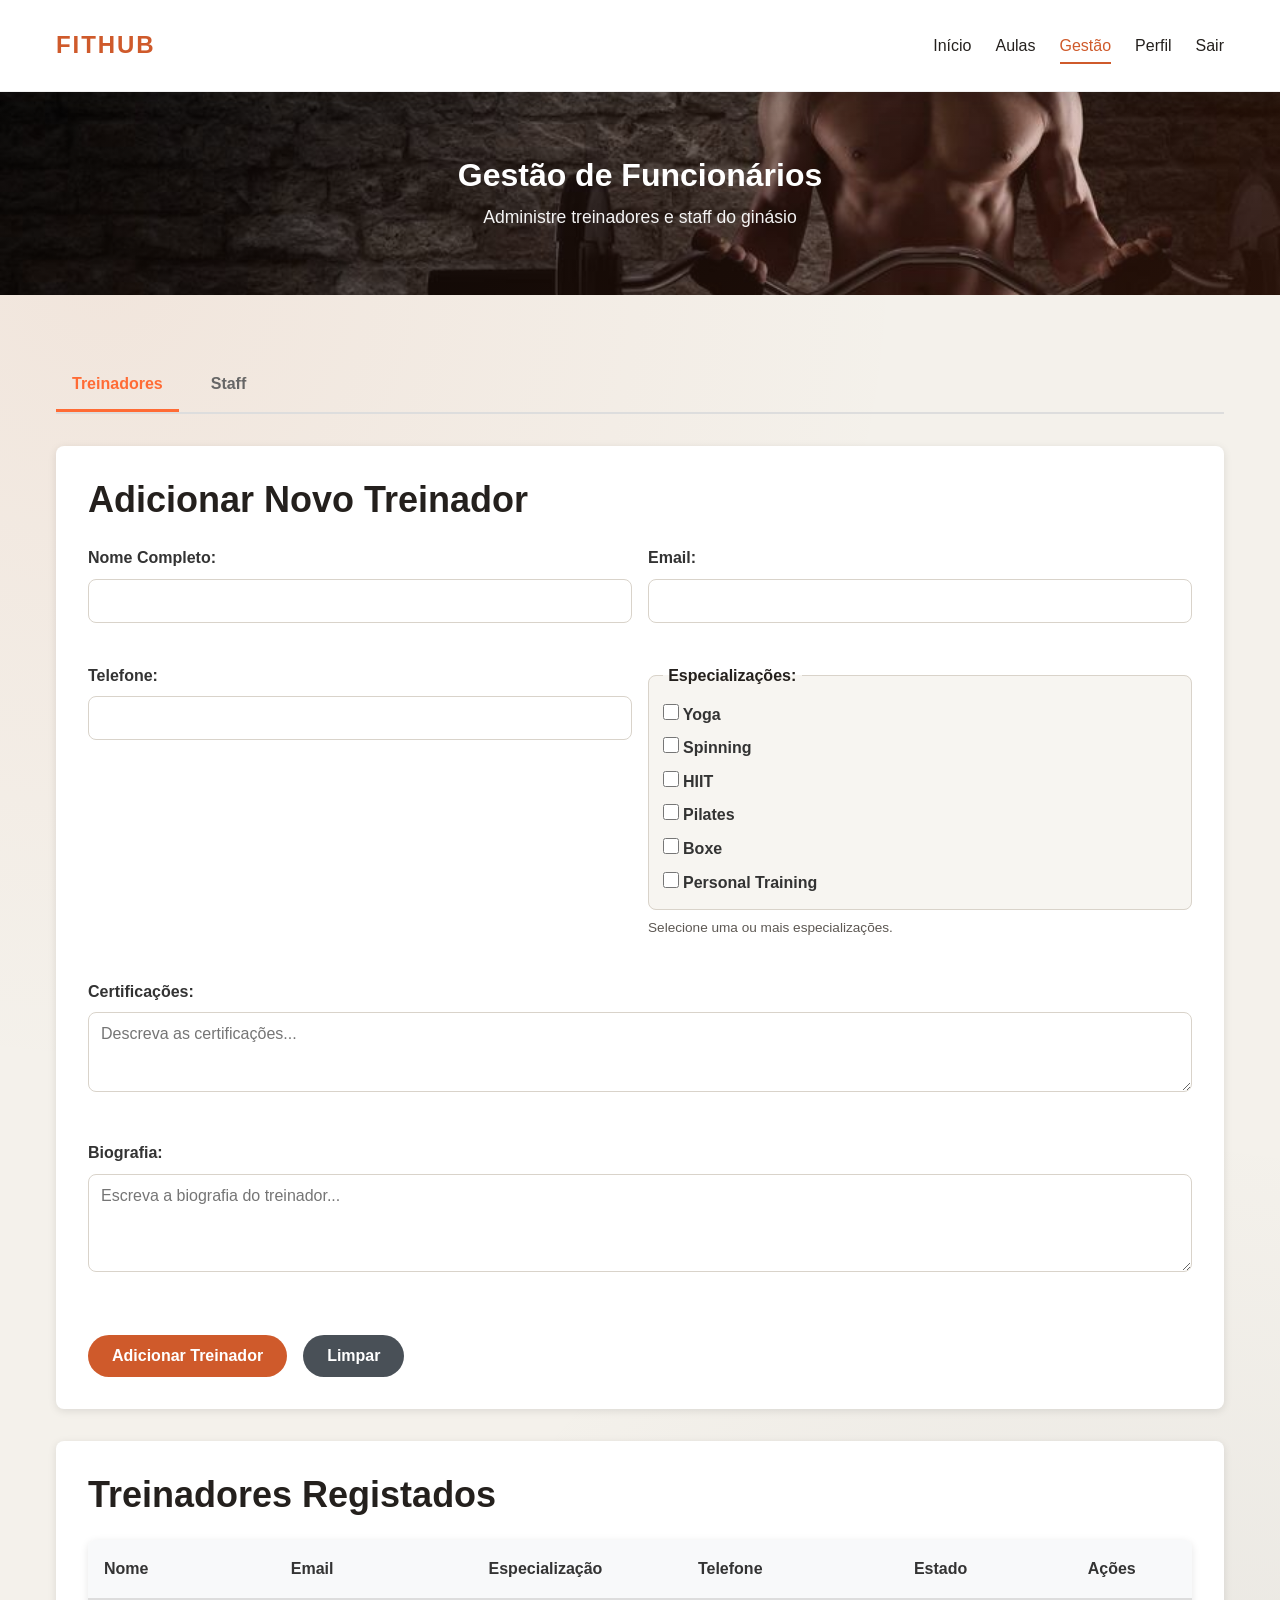
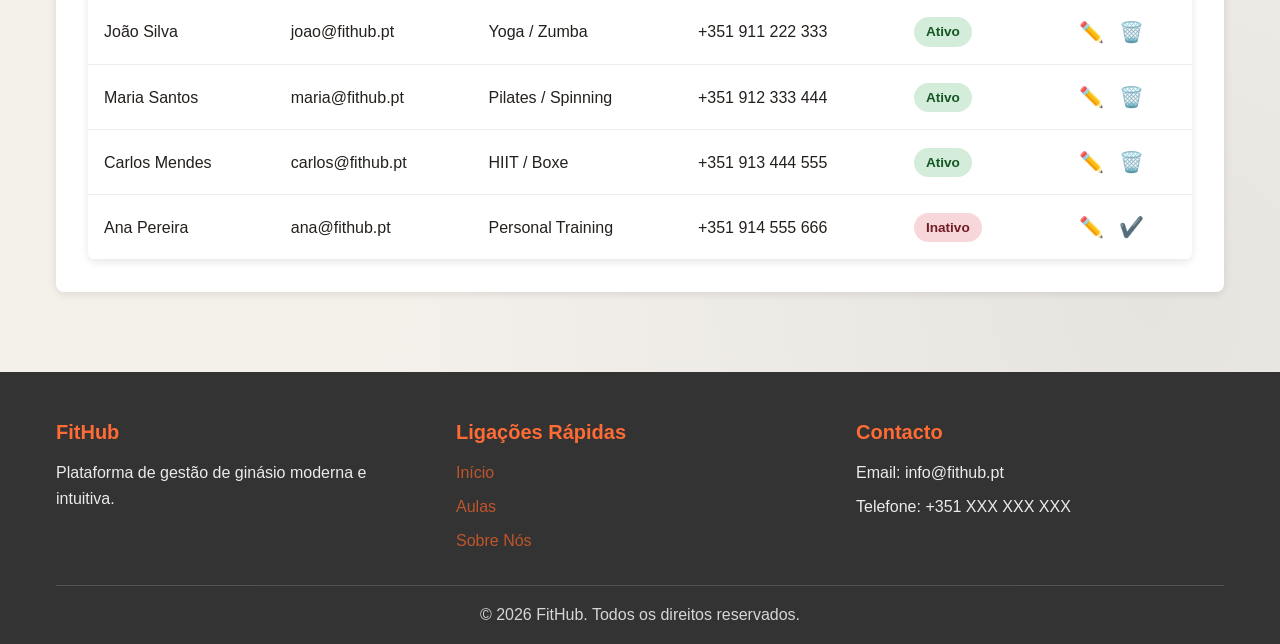
==== commit d89a08a5: "Code cleaning" ====
--- a/admin-staff.html
+++ b/admin-staff.html
@@ -7,7 +7,6 @@
     <link rel="stylesheet" href="css/style.css">
 </head>
 <body>
-    <!-- Navigation Header -->
     <header class="header">
         <nav class="navbar" aria-label="Navegação principal">
             <div class="navbar-container">
@@ -28,9 +27,7 @@
         </nav>
     </header>
 
-    <!-- Main Content -->
     <main>
-        <!-- Page Title -->
         <section class="page-header page-header--admin">
             <div class="container">
                 <h1>Gestão de Funcionários</h1>
@@ -38,18 +35,14 @@
             </div>
         </section>
 
-        <!-- Admin Panel -->
         <section class="admin-panel">
             <div class="container">
-                <!-- Tabs Navigation -->
                 <div class="admin-tabs" role="tablist" aria-label="Categorias de gestão de equipa">
                     <button type="button" class="tab-button active" data-tab="trainers" role="tab" id="tab-trainers" aria-controls="trainers" aria-selected="true">Treinadores</button>
                     <button type="button" class="tab-button" data-tab="staff" role="tab" id="tab-staff" aria-controls="staff" aria-selected="false">Staff</button>
                 </div>
 
-                <!-- Trainers Tab -->
                 <div id="trainers" class="tab-content active" role="tabpanel" aria-labelledby="tab-trainers">
-                    <!-- Add New Trainer Form -->
                     <section class="form-section">
                         <h2>Adicionar Novo Treinador</h2>
                         <form class="staff-form">
@@ -184,9 +177,7 @@
                     </section>
                 </div>
 
-                <!-- Staff Tab -->
                 <div id="staff" class="tab-content" role="tabpanel" aria-labelledby="tab-staff">
-                    <!-- Add New Staff Member Form -->
                     <section class="form-section">
                         <h2>Adicionar Novo Membro do Staff</h2>
                         <form class="staff-form">
@@ -236,7 +227,6 @@
                         </form>
                     </section>
 
-                    <!-- Staff List -->
                     <section class="list-section">
                         <h2>Staff Registado</h2>
                         <div class="staff-table-wrapper">
@@ -294,7 +284,6 @@
         </section>
     </main>
 
-    <!-- Footer -->
     <footer class="footer">
         <div class="container">
             <div class="footer-content">
--- a/css/style.css
+++ b/css/style.css
@@ -1,12 +1,3 @@
-/* ================================================================
-   FITHUB - GESTÃO DE GINÁSIO
-   Mobile-First Responsive Design
-   ================================================================ */
-
-/* ================================================================
-   1. RESET & BASE RULES
-   ================================================================ */
-
 :root {
     --color-bg: #f4f1eb;
     --color-surface: #ffffff;
@@ -43,7 +34,6 @@
     line-height: 1.6;
 }
 
-/* Headings */
 h1, h2, h3, h4, h5, h6 {
     font-family: var(--font-heading);
     font-weight: 600;
@@ -56,7 +46,6 @@
 h3 { font-size: 1.5rem; }
 h4 { font-size: 1.25rem; }
 
-/* Links */
 a {
     color: var(--color-primary);
     text-decoration: none;
@@ -67,19 +56,16 @@
     color: var(--color-primary-strong);
 }
 
-/* Lists */
 ul, ol {
     list-style: none;
 }
 
-/* Images */
 img {
     max-width: 100%;
     height: auto;
     display: block;
 }
 
-/* Forms */
 input, select, textarea {
     font-family: inherit;
     font-size: 1rem;
@@ -99,20 +85,12 @@
     resize: vertical;
 }
 
-/* ================================================================
-   2. LAYOUT & CONTAINER
-   ================================================================ */
-
 .container {
     width: 100%;
     max-width: 1200px;
     margin: 0 auto;
     padding: 0 1rem;
 }
-
-/* ================================================================
-   3. HEADER & NAVIGATION
-   ================================================================ */
 
 .header {
     background: #ffffff;
@@ -145,7 +123,7 @@
 
 .navbar-container {
     display: grid;
-    grid-template-columns: 1fr auto 1fr;
+    grid-template-columns: auto 1fr auto;
     align-items: center;
     max-width: 1200px;
     margin: 0 auto;
@@ -157,6 +135,7 @@
     appearance: none;
     border: none;
     background: transparent;
+    display: none;
     color: var(--color-text);
     font-size: 1.9rem;
     line-height: 1;
@@ -188,7 +167,8 @@
 }
 
 .navbar-logo {
-    justify-self: center;
+    grid-column: 1;
+    justify-self: start;
 }
 
 .navbar-logo a {
@@ -207,6 +187,7 @@
 
 .navbar-menu {
     display: flex;
+    grid-column: 3;
     gap: 1.2rem;
     align-items: center;
     justify-self: end;
@@ -247,7 +228,6 @@
     border-bottom-color: var(--color-primary);
 }
 
-/* Mobile Navigation */
 @media (max-width: 768px) {
     .navbar {
         padding: 0.65rem 0;
@@ -255,10 +235,49 @@
 
     .navbar-container {
         min-height: 56px;
+        grid-template-columns: auto 1fr auto;
     }
 
     .navbar-menu {
         display: none;
+        grid-column: 1 / -1;
+    }
+
+    .navbar-menu.is-open {
+        position: absolute;
+        top: 100%;
+        left: 0;
+        right: 0;
+        display: flex;
+        flex-direction: column;
+        gap: 0;
+        align-items: stretch;
+        justify-self: stretch;
+        padding: 0.5rem 1rem 0.8rem;
+        background: #ffffff;
+        border-bottom: 1px solid rgba(0, 0, 0, 0.08);
+        box-shadow: 0 10px 20px rgba(36, 32, 29, 0.15);
+        z-index: 101;
+    }
+
+    .navbar-menu.is-open .nav-link {
+        color: var(--color-text);
+        display: block;
+        padding: 0.7rem 0;
+        border-bottom: 1px solid rgba(0, 0, 0, 0.08);
+    }
+
+    .navbar-menu.is-open li:last-child .nav-link {
+        border-bottom: 0;
+    }
+
+    .navbar-container {
+        position: relative;
+    }
+
+    .navbar-logo {
+        grid-column: 2;
+        justify-self: center;
     }
 
     .site-brand {
@@ -266,45 +285,12 @@
     }
 
     .menu-toggle {
+        grid-column: 1;
+        display: inline-flex;
         font-size: 1.6rem;
     }
-}
-
-.checkbox-group {
-    border: 1px solid var(--color-border);
-    border-radius: 8px;
-    padding: 0.85rem;
-    background: var(--color-surface-soft);
-}
-
-.checkbox-group legend {
-    font-weight: 600;
-    color: var(--color-text);
-    padding: 0 0.35rem;
-}
-
-.checkbox-item {
-    display: flex;
-    align-items: center;
-    gap: 0.5rem;
-    margin-bottom: 0.45rem;
-    color: var(--color-text);
-    cursor: pointer;
-}
-
-.checkbox-item:last-child {
-    margin-bottom: 0;
-}
-
-.checkbox-item input[type="checkbox"] {
-    width: 1rem;
-    height: 1rem;
-    accent-color: var(--color-primary);
-}
-
-/* ================================================================
-   4. BUTTON STYLES
-   ================================================================ */
+
+}
 
 .btn {
     display: inline-block;
@@ -365,11 +351,6 @@
     cursor: not-allowed;
 }
 
-/* ================================================================
-   5. REUSABLE COMPONENTS
-   ================================================================ */
-
-/* Cards */
 .card {
     background: white;
     border-radius: 8px;
@@ -383,7 +364,6 @@
     transform: translateY(-4px);
 }
 
-/* Forms */
 .form-group {
     margin-bottom: 1rem;
 }
@@ -407,7 +387,38 @@
     gap: 1rem;
 }
 
-/* Badges/Status */
+.checkbox-group {
+    border: 1px solid var(--color-border);
+    border-radius: 8px;
+    padding: 0.85rem;
+    background: var(--color-surface-soft);
+}
+
+.checkbox-group legend {
+    font-weight: 600;
+    color: var(--color-text);
+    padding: 0 0.35rem;
+}
+
+.checkbox-item {
+    display: flex;
+    align-items: center;
+    gap: 0.5rem;
+    margin-bottom: 0.45rem;
+    color: var(--color-text);
+    cursor: pointer;
+}
+
+.checkbox-item:last-child {
+    margin-bottom: 0;
+}
+
+.checkbox-item input[type="checkbox"] {
+    width: 1rem;
+    height: 1rem;
+    accent-color: var(--color-primary);
+}
+
 .status {
     display: inline-block;
     padding: 0.25rem 0.75rem;
@@ -436,10 +447,6 @@
     font-weight: 600;
 }
 
-/* ================================================================
-   6. HERO SECTION - LARGE IMAGE STYLE
-   ================================================================ */
-
 .hero-large {
     margin-bottom: 0;
     padding: 0;
@@ -449,8 +456,10 @@
 .hero-image-wrapper {
     position: relative;
     width: 100%;
+    min-height: 100vh;
     min-height: 100svh;
     height: 100vh;
+    height: 100dvh;
     display: flex;
     align-items: center;
     justify-content: center;
@@ -460,8 +469,15 @@
     width: 100%;
     height: 100%;
     object-fit: cover;
+    object-position: center center;
     filter: saturate(1.15) contrast(1.05);
-    transform: scale(1.03);
+}
+
+@media (max-width: 768px) {
+    .hero-image-wrapper img {
+        object-fit: cover;
+        object-position: 64% center;
+    }
 }
 
 .hero-image-wrapper::before {
@@ -490,7 +506,7 @@
 
 .hero-text h1 {
     color: white;
-    font-size: 3rem;
+    font-size: clamp(2.2rem, 8vw, 4.3rem);
     margin-bottom: 1rem;
     font-weight: 700;
     text-shadow: 2px 2px 8px rgba(0, 0, 0, 0.3);
@@ -498,14 +514,10 @@
 
 .hero-subtitle {
     color: white;
-    font-size: 1.25rem;
+    font-size: clamp(1rem, 3.6vw, 1.6rem);
     opacity: 0.95;
     text-shadow: 1px 1px 4px rgba(0, 0, 0, 0.3);
 }
-
-/* ================================================================
-   7. ABOUT SECTION
-   ================================================================ */
 
 .about-section {
     padding: 4rem 0;
@@ -577,10 +589,6 @@
     margin: 0;
 }
 
-/* ================================================================
-   8. QUICK ACCESS SECTION
-   ================================================================ */
-
 .quick-access {
     padding: 4rem 0;
     background: #f8f9fa;
@@ -645,10 +653,6 @@
     font-size: 0.95rem;
 }
 
-/* ================================================================
-   9. OPENING HOURS SECTION
-   ================================================================ */
-
 .opening-hours {
     padding: 4rem 0;
     background: white;
@@ -784,10 +788,6 @@
     opacity: 0.95;
 }
 
-/* ================================================================
-   10. FEATURED SECTION (DEPRECATED - kept for reference)
-   ================================================================ */
-
 .featured {
     padding: 3rem 0;
     margin-bottom: 3rem;
@@ -849,10 +849,6 @@
     transform: translateX(4px);
 }
 
-/* ================================================================
-   9. STATS SECTION
-   ================================================================ */
-
 .stats {
     background: white;
     padding: 3rem 0;
@@ -876,10 +872,6 @@
     color: #666;
     font-size: 1rem;
 }
-
-/* ================================================================
-   10. CALL TO ACTION
-   ================================================================ */
 
 .cta {
     background: linear-gradient(135deg, #333 0%, #1a1a1a 100%);
@@ -901,10 +893,6 @@
     opacity: 0.9;
 }
 
-/* ================================================================
-   11. FILTERS SECTION
-   ================================================================ */
-
 .filters-section {
     background: white;
     padding: 2rem 0;
@@ -938,10 +926,6 @@
     border-radius: 4px;
     background-color: white;
 }
-
-/* ================================================================
-   12. SCHEDULE/CLASS SECTION
-   ================================================================ */
 
 .schedule-section {
     padding: 2rem 0;
@@ -1021,10 +1005,6 @@
     gap: 1rem;
     flex-wrap: wrap;
 }
-
-/* ================================================================
-   13. ADMIN PANEL
-   ================================================================ */
 
 .admin-panel {
     padding: 2rem 0;
@@ -1066,10 +1046,6 @@
     display: block;
 }
 
-/* ================================================================
-   14. FORM SECTION
-   ================================================================ */
-
 .form-section {
     background: white;
     padding: 2rem;
@@ -1087,12 +1063,6 @@
     gap: 1.5rem;
 }
 
-.form-row {
-    display: grid;
-    grid-template-columns: 1fr;
-    gap: 1rem;
-}
-
 .form-actions {
     display: flex;
     gap: 1rem;
@@ -1106,10 +1076,6 @@
     color: var(--color-text-muted);
     font-size: 0.85rem;
 }
-
-/* ================================================================
-   15. TABLE STYLES
-   ================================================================ */
 
 .staff-table-wrapper {
     overflow-x: auto;
@@ -1190,10 +1156,6 @@
     color: #dc3545;
 }
 
-/* ================================================================
-   16. LIST SECTION
-   ================================================================ */
-
 .list-section {
     background: white;
     padding: 2rem;
@@ -1205,10 +1167,6 @@
     margin-bottom: 1.5rem;
 }
 
-/* ================================================================
-   17. FOOTER
-   ================================================================ */
-
 .footer {
     background: #333;
     color: white;
@@ -1255,28 +1213,11 @@
     opacity: 0.8;
 }
 
-/* ================================================================
-   18. RESPONSIVE DESIGN - TABLET (768px)
-   ================================================================ */
-
 @media (min-width: 768px) {
     h1 { font-size: 3rem; }
     h2 { font-size: 2.25rem; }
     h3 { font-size: 1.75rem; }
 
-    .hero-image-wrapper {
-        min-height: 100svh;
-        height: 100vh;
-    }
-
-    .hero-text h1 {
-        font-size: 4rem;
-    }
-
-    .hero-subtitle {
-        font-size: 1.5rem;
-    }
-
     .about-content {
         grid-template-columns: 1fr 1fr;
     }
@@ -1323,16 +1264,7 @@
     }
 }
 
-/* ================================================================
-   19. RESPONSIVE DESIGN - DESKTOP (1024px)
-   ================================================================ */
-
 @media (min-width: 1024px) {
-    .hero-image-wrapper {
-        min-height: 100svh;
-        height: 100vh;
-    }
-
     .about-stats {
         grid-template-columns: repeat(4, 1fr);
     }
@@ -1367,10 +1299,6 @@
     }
 }
 
-/* ================================================================
-   20. RESPONSIVE DESIGN - LARGE DESKTOP (1440px+)
-   ================================================================ */
-
 @media (min-width: 1440px) {
     .container {
         max-width: 1320px;
@@ -1380,10 +1308,6 @@
         font-size: 3rem;
     }
 }
-
-/* ================================================================
-   21. ACCESSIBILITY & PRINT
-   ================================================================ */
 
 @media (prefers-reduced-motion: reduce) {
     * {
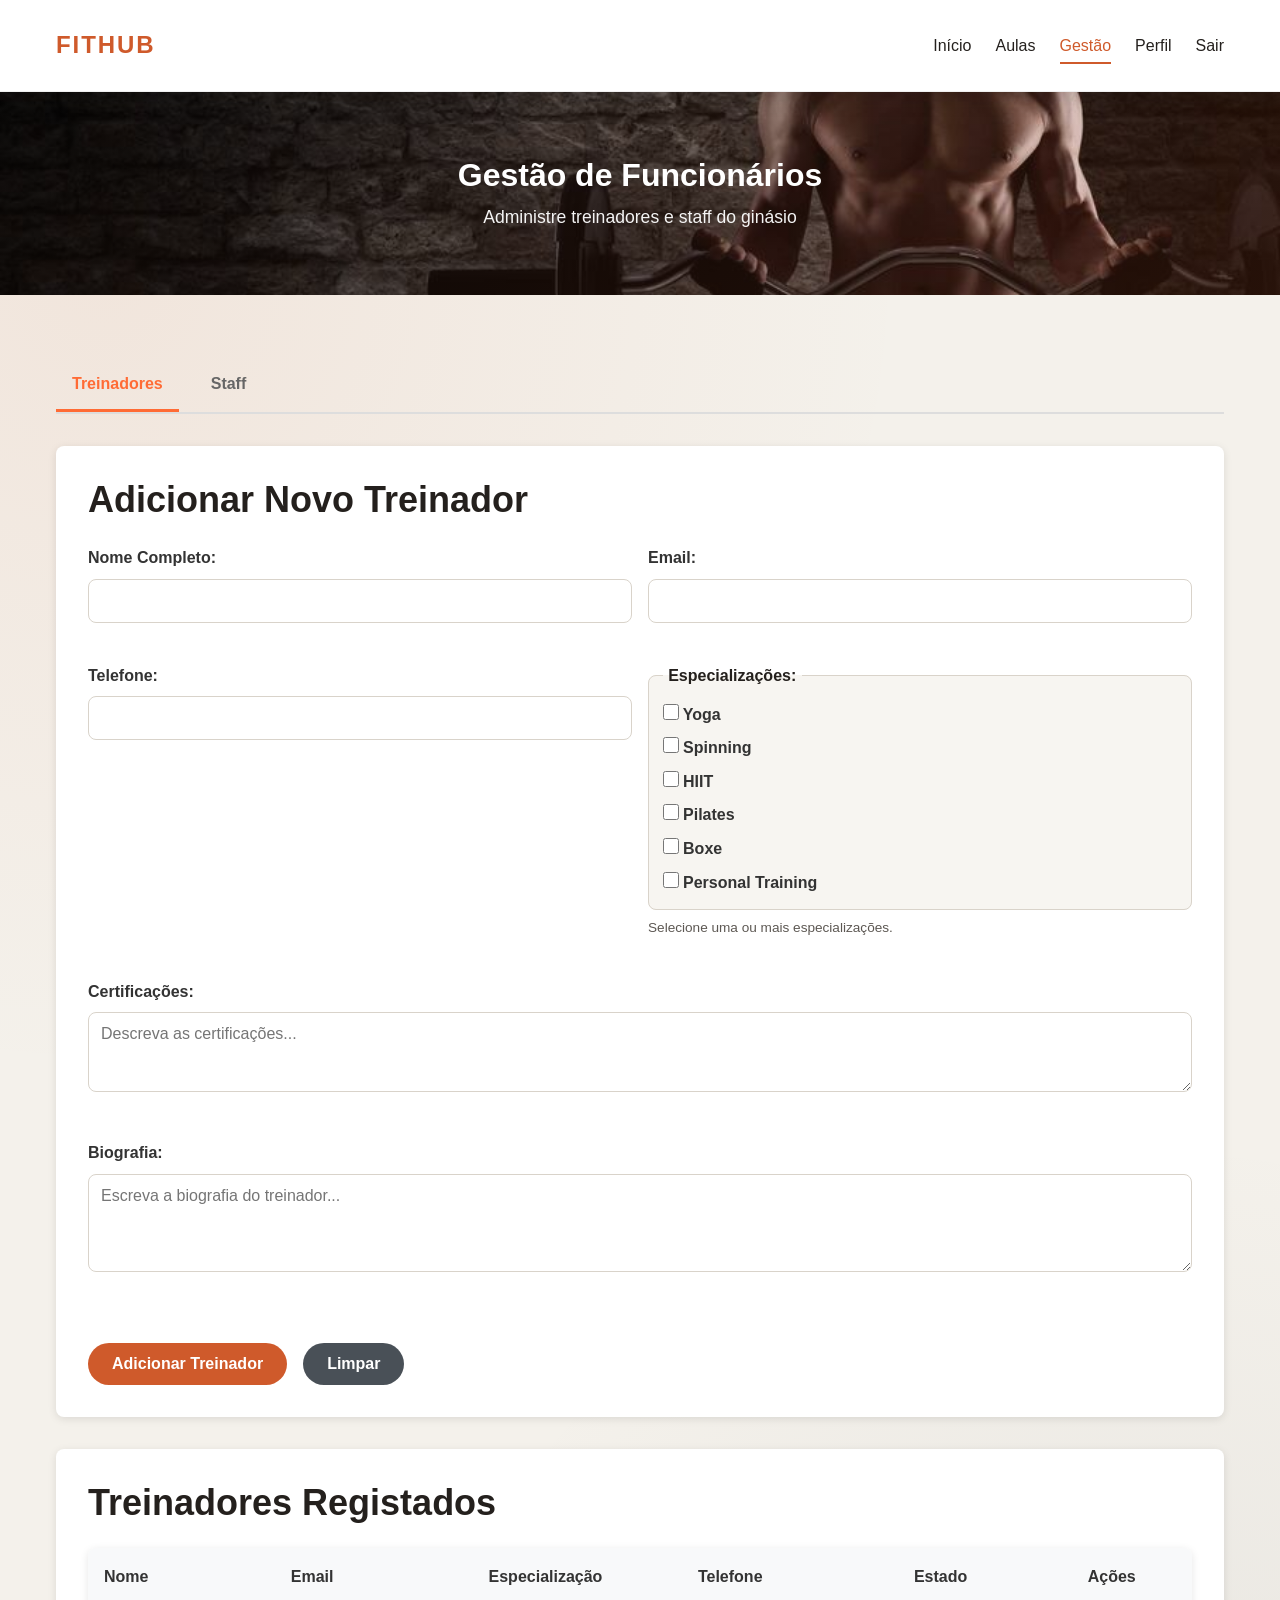
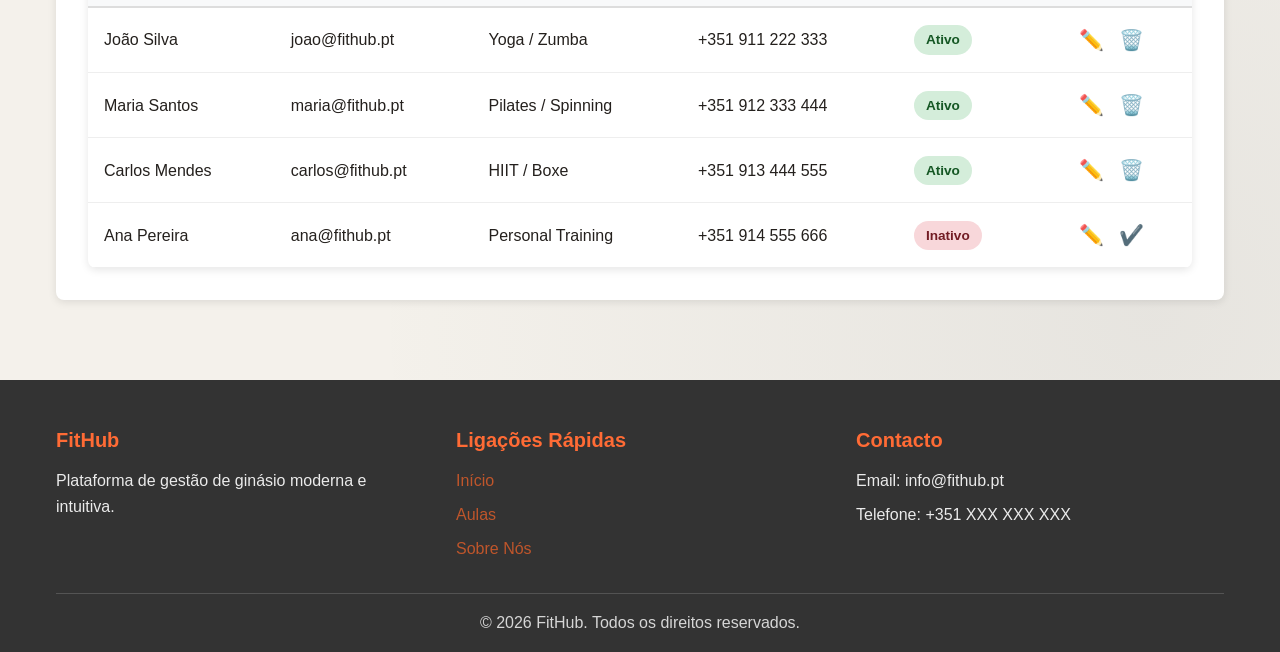
==== commit 50f96005: "Html/ CSS of the Perfil Page" ====
--- a/admin-staff.html
+++ b/admin-staff.html
@@ -20,7 +20,7 @@
                     <li><a href="index.html" class="nav-link">Início</a></li>
                     <li><a href="schedules.html" class="nav-link">Aulas</a></li>
                     <li><a href="admin-staff.html" class="nav-link active">Gestão</a></li>
-                    <li><a href="#" class="nav-link">Perfil</a></li>
+                    <li><a href="profile.html" class="nav-link">Perfil</a></li>
                     <li><a href="#" class="nav-link">Sair</a></li>
                 </ul>
             </div>
--- a/css/style.css
+++ b/css/style.css
@@ -778,6 +778,12 @@
     background-position: center 20%;
 }
 
+.profile-page .page-header {
+    background-image: url("../assets/images/banner3.jpg");
+    background-size: cover;
+    background-position: center 20%;
+}
+
 .page-header h1 {
     font-size: 2rem;
     margin-bottom: 0.5rem;
@@ -1167,6 +1173,310 @@
     margin-bottom: 1.5rem;
 }
 
+/* Profile Page Styles */
+.profile-wrapper {
+    display: grid;
+    grid-template-columns: 1fr;
+    gap: 2rem;
+    padding: 2rem 0;
+}
+
+.profile-sidebar {
+    grid-column: 1;
+}
+
+.profile-main {
+    grid-column: 1;
+}
+
+.profile-card {
+    background: white;
+    border-radius: 12px;
+    padding: 2rem;
+    box-shadow: var(--shadow-card);
+    transition: all 0.3s ease;
+    position: relative;
+    overflow: hidden;
+    background-image: url("../assets/images/yoga.jpg");
+    background-size: cover;
+    background-position: center;
+}
+
+.profile-card::before {
+    content: "";
+    position: absolute;
+    inset: 0;
+    background: linear-gradient(135deg, rgba(255, 255, 255, 0.98), rgba(255, 255, 255, 0.95));
+    z-index: 1;
+}
+
+.profile-card:hover {
+    transform: translateY(-2px);
+    box-shadow: 0 20px 40px rgba(36, 32, 29, 0.15);
+}
+
+.profile-header {
+    display: flex;
+    flex-direction: column;
+    align-items: center;
+    text-align: center;
+    margin-bottom: 2rem;
+    padding-bottom: 2rem;
+    border-bottom: 1px solid var(--color-border);
+    position: relative;
+    z-index: 2;
+}
+
+.profile-photo {
+    width: 120px;
+    height: 120px;
+    border-radius: 50%;
+    object-fit: cover;
+    margin-bottom: 1.5rem;
+    border: 3px solid var(--color-primary);
+    box-shadow: 0 4px 12px rgba(207, 90, 43, 0.2);
+}
+
+.profile-info {
+    display: flex;
+    flex-direction: column;
+    gap: 0.25rem;
+    position: relative;
+    z-index: 2;
+}
+
+.profile-name {
+    font-size: 1.75rem;
+    margin: 0;
+    color: var(--color-text);
+}
+
+.profile-username {
+    color: var(--color-text-muted);
+    font-size: 1rem;
+    margin: 0;
+}
+
+.profile-details {
+    display: flex;
+    flex-direction: column;
+    gap: 1rem;
+    position: relative;
+    z-index: 2;
+}
+
+.profile-detail {
+    display: flex;
+    justify-content: flex-start;
+    align-items: center;
+    padding: 0.75rem 0;
+    gap: 0;
+    font-size: 0.95rem;
+}
+
+.detail-label {
+    font-weight: 600;
+    color: var(--color-text);
+    min-width: 120px;
+}
+
+.status-badge {
+    display: inline-block;
+    padding: 0.35rem 0.85rem;
+    border-radius: 20px;
+    font-size: 0.85rem;
+    font-weight: 600;
+    white-space: nowrap;
+}
+
+.status-active {
+    background-color: #d4edda;
+    color: #155724;
+}
+
+.status-inactive {
+    background-color: #f8d7da;
+    color: #721c24;
+}
+
+.profile-section {
+    background: white;
+    border-radius: 12px;
+    padding: 2rem;
+    margin-bottom: 2rem;
+    box-shadow: var(--shadow-card);
+}
+
+.profile-section h3 {
+    margin-top: 0;
+    margin-bottom: 1.5rem;
+    color: var(--color-text);
+    font-size: 1.5rem;
+}
+
+.profile-section-header {
+    display: flex;
+    justify-content: space-between;
+    align-items: center;
+    margin-bottom: 1.5rem;
+    gap: 1rem;
+}
+
+.profile-section-header h3 {
+    margin: 0;
+}
+
+.section-description {
+    color: var(--color-text-muted);
+    margin-bottom: 1.5rem;
+    font-size: 0.95rem;
+}
+
+.profile-form {
+    display: grid;
+    gap: 1.5rem;
+}
+
+.profile-form .form-group {
+    margin-bottom: 0;
+}
+
+.profile-form .form-row {
+    gap: 1rem;
+}
+
+.profile-form input:disabled,
+.profile-form textarea:disabled,
+.profile-form select:disabled {
+    background-color: var(--color-surface-soft);
+    color: var(--color-text-muted);
+    cursor: not-allowed;
+    border-color: var(--color-border);
+}
+
+.form-actions {
+    display: flex;
+    gap: 1rem;
+    justify-content: flex-start;
+    margin-top: 1.5rem;
+}
+
+.file-input {
+    cursor: pointer;
+}
+
+.file-input:disabled {
+    cursor: not-allowed;
+}
+
+.file-input:disabled::file-selector-button {
+    cursor: not-allowed;
+    opacity: 0.6;
+}
+
+.file-input::file-selector-button {
+    background-color: var(--color-surface-soft);
+    color: var(--color-text);
+    padding: 0.5rem 1rem;
+    border: 1px solid var(--color-border);
+    border-radius: 6px;
+    cursor: pointer;
+    font-weight: 500;
+    transition: all 0.3s ease;
+    margin-right: 1rem;
+}
+
+.file-input::file-selector-button:hover {
+    background-color: var(--color-border);
+    border-color: var(--color-primary);
+}
+
+/* Class List Styles */
+.class-list {
+    display: grid;
+    grid-template-columns: 1fr;
+    gap: 1.5rem;
+}
+
+.class-item {
+    background: white;
+    border: 1px solid var(--color-border);
+    border-radius: 8px;
+    padding: 1.5rem;
+    display: flex;
+    flex-direction: column;
+    gap: 1.5rem;
+    transition: all 0.3s ease;
+}
+
+.class-item:hover {
+    box-shadow: 0 4px 16px rgba(36, 32, 29, 0.1);
+    border-color: var(--color-primary);
+}
+
+.class-item .class-header {
+    display: flex;
+    justify-content: space-between;
+    align-items: flex-start;
+    gap: 1rem;
+    flex-wrap: wrap;
+}
+
+.class-item .class-title {
+    margin: 0;
+    font-size: 1.25rem;
+    flex: 1;
+    color: var(--color-text);
+}
+
+.class-item .class-type {
+    background-color: var(--color-primary);
+    color: white;
+    padding: 0.35rem 0.85rem;
+    border-radius: 20px;
+    font-size: 0.8rem;
+    font-weight: 600;
+    white-space: nowrap;
+}
+
+.class-details {
+    display: flex;
+    flex-direction: column;
+    gap: 0.75rem;
+    padding: 1rem;
+    background-color: var(--color-surface-soft);
+    border-radius: 8px;
+}
+
+.class-info {
+    display: flex;
+    justify-content: space-between;
+    gap: 1rem;
+    margin: 0;
+    font-size: 0.95rem;
+    color: var(--color-text);
+}
+
+.class-info strong {
+    font-weight: 600;
+    color: var(--color-text);
+    display: block;
+    margin-bottom: 0.15rem;
+}
+
+.btn-cancel {
+    background-color: #f8d7da;
+    color: #721c24;
+    align-self: flex-start;
+}
+
+.btn-cancel:hover:not(:disabled) {
+    background-color: #f5c6cb;
+    color: #721c24;
+    transform: translateY(-2px);
+    box-shadow: 0 4px 12px rgba(220, 53, 69, 0.2);
+}
+
 .footer {
     background: #333;
     color: white;
@@ -1262,6 +1572,32 @@
     .navbar-menu {
         gap: 1.5rem;
     }
+
+    /* Profile Page - Tablet Layout */
+    .profile-wrapper {
+        grid-template-columns: 300px 1fr;
+        gap: 2rem;
+        align-items: start;
+    }
+
+    .profile-sidebar {
+        grid-column: 1;
+        position: sticky;
+        top: 80px;
+    }
+
+    .profile-main {
+        grid-column: 2;
+    }
+
+    .class-item .class-info {
+        flex-direction: row;
+    }
+
+    .class-item .class-info strong {
+        display: inline;
+        margin-right: 0.5rem;
+    }
 }
 
 @media (min-width: 1024px) {
